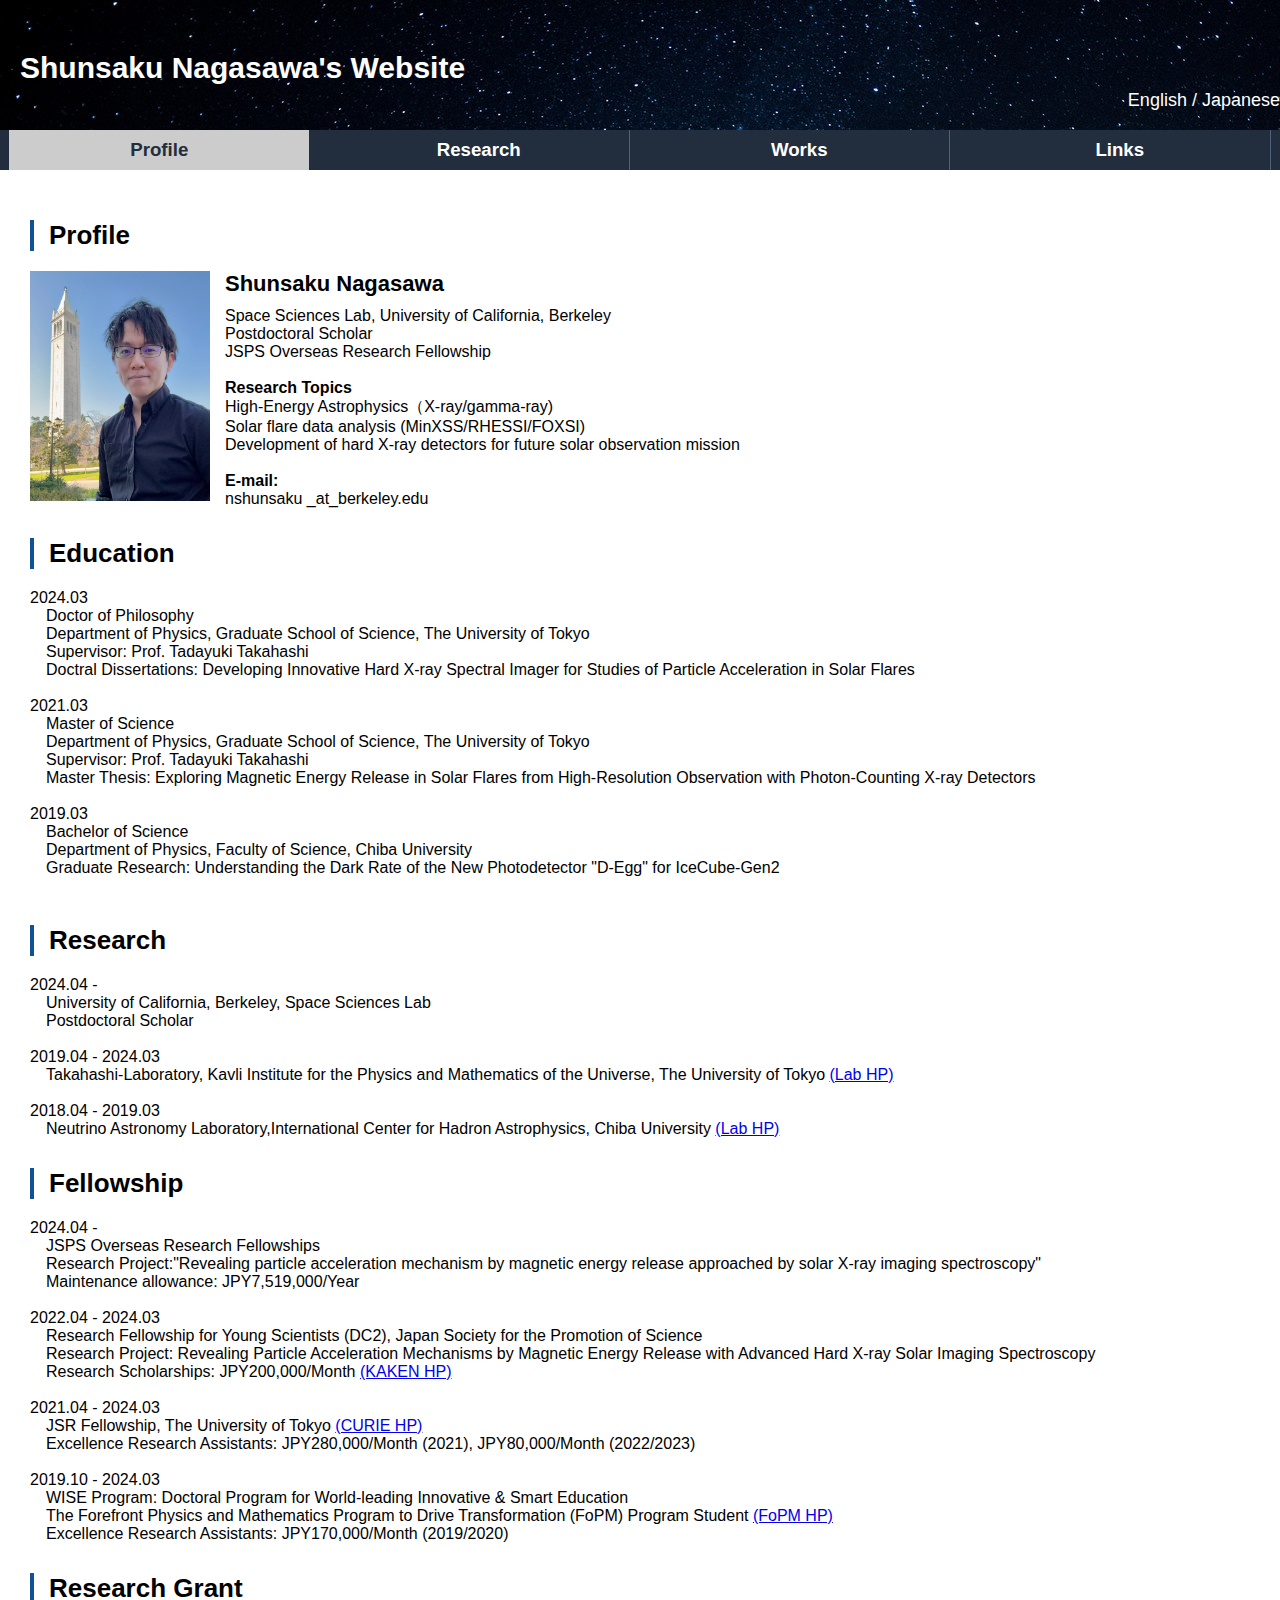
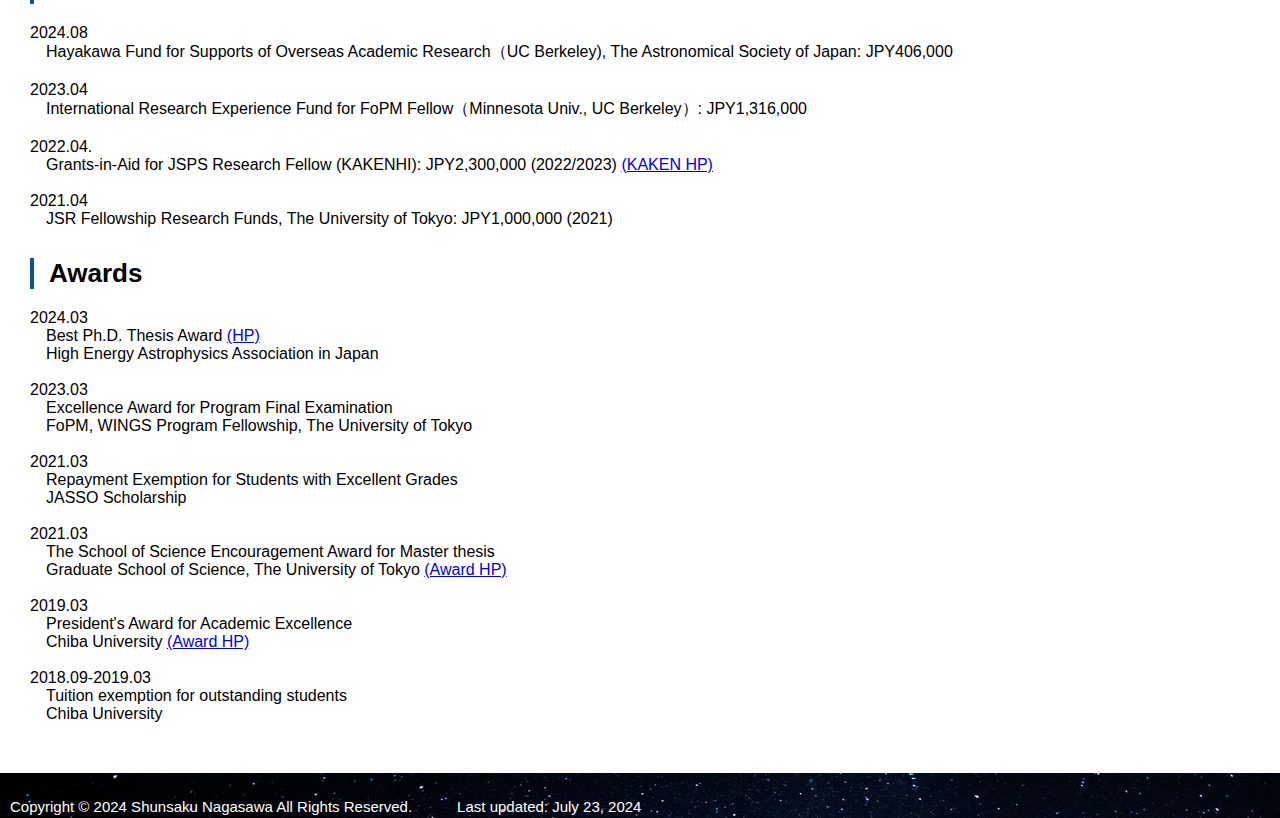
==== en/index.html @ d2cb1c4c "Update Pic." ====
<!DOCTYPE html>
<html>
<head>
  <meta charset="utf-8">
  <meta http-equiv="X-UA-Compatible" content="IE=edge">
  <meta name="viewport" content="width=device-width,initial-scale=1">
  <meta name="keywords" content="長澤,俊作,Kavli IPMU,物理,宇宙,ホームページ,Shunsaku,Nagasawa">
  <meta name="description" content="This is a Shunsaku Nagasawa's Website. I'm a PostDoctoral Scholar of Space Sciences Laboratory at the University of California, Berkeley. Main research topic is High-Energy Astrophysics, especially the depelopment of CdTe-DSD hard X-ray detector and the analysis of observational data of solar flares.">
  <title>Shunsaku Nagasawa's Website</title>
  <Link rel="stylesheet" href="./css/style.css">
  <script src="https://code.jquery.com/jquery-3.2.1.min.js"></script>
  <script type="text/javascript" src="../js/script.js"></script>
</head>
<body>
  <header>
  <h1 class="bg"><br>
    Shunsaku Nagasawa's Website<br>
  </h1>
  <h6><p align="right" style="color:white"><a class="noline" href="./index.html">English</a> / <a class="noline" href="../index.html">Japanese</a>　</p> </h6>
  </header>

  <div class="tab-area">
    <div class="tab active">
      Profile
    </div>
    <div class="tab">
      Research
    </div>
    <div class="tab">
      Works
    </div>
    <div class="tab">
      Links
    </div>
  </div>
  </div>
  <div class="content-area">
    <article>
    <div class="content show">
      <h2>Profile</h2>
      <section>
      <figure1><img src="../image/profile_picture.jpg" alt="Profile Picture" width="180" height="230"></figure1>
      <h3>Shunsaku Nagasawa</h3>
      <p>
        Space Sciences Lab, <br class="br-sp"/>University of California, Berkeley<br>
        Postdoctoral Scholar<br>
        JSPS Overseas Research Fellowship<br>
      </p>
      <p><br>
        <h4>Research Topics</h4>
        High-Energy Astrophysics（X-ray/gamma-ray)<br>
        Solar flare data analysis (MinXSS/RHESSI/FOXSI)<br>
        Development of hard X-ray detectors for future solar observation mission<br>
      </p>
      <p><br>
        <h4>E-mail:</h4>
        nshunsaku _at_berkeley.edu
      </p>
      <!-- <p><br>
        <h4>Research Map: </h4>
        <a href="https://researchmap.jp/shunsaku_nagasawa" target="_blank"> https://researchmap.jp/shunsaku_nagasawa</a><br>
      </p> -->
      </section>
      <section style="clear:both;">
       <h2>Education</h2>
       <p>
         2024.03<br>
         <p class="htab">Doctor of Philosophy<br>
          Department of Physics, Graduate School of Science, The University of Tokyo<br>
          Supervisor: Prof. Tadayuki Takahashi<br>
          Doctral Dissertations: Developing Innovative Hard X-ray Spectral Imager for Studies of Particle Acceleration in Solar Flares<br>
        </p><br>
         2021.03<br>
         <p class="htab">Master of Science<br>
          Department of Physics, Graduate School of Science, The University of Tokyo<br>
          Supervisor: Prof. Tadayuki Takahashi<br>
          Master Thesis: Exploring Magnetic Energy Release in Solar Flares from High-Resolution Observation with Photon-Counting X-ray Detectors<br></p><br>
          2019.03<br>
         <p class="htab">Bachelor of Science<br>
          Department of Physics, Faculty of Science, Chiba University<br>
         Graduate Research: Understanding the Dark Rate of the New Photodetector "D-Egg" for IceCube-Gen2<br></p><br>
       </p>
      </section>
      <section>
        <h2>Research</h2>
        <p>
          2024.04 - <br>
          <p class="htab">University of California, Berkeley, <br class="br-sp"/>Space Sciences Lab<br>
          Postdoctoral Scholar<br></p><br>
          2019.04 - 2024.03<br>
          <p class="htab">Takahashi-Laboratory, Kavli Institute for the Physics and Mathematics of the Universe, The University of Tokyo
           <a href="https://member.ipmu.jp/takahashi_lab_UT/" target="_blank">(Lab HP)</a> <br></p><br>
          2018.04 - 2019.03<br>
          <p class="htab">Neutrino Astronomy Laboratory,International Center for Hadron Astrophysics, Chiba University
          <a href="http://www.icehap.chiba-u.jp/en/laboratory/yoshidalab.html" target="_blank">(Lab HP)</a><br>
        </p>
      </section>
      <section>
        <h2>Fellowship</h2>
        <p>
          2024.04 - <br>
          <p class="htab">JSPS Overseas Research Fellowships<br>
            Research Project:"Revealing particle acceleration mechanism by magnetic energy release approached by solar X-ray imaging spectroscopy"<br>
            Maintenance allowance: JPY7,519,000/Year<br></p><br>
          2022.04 - 2024.03<br>
          <p class="htab">Research Fellowship for Young Scientists (DC2), Japan Society for the Promotion of Science<br>
            Research Project: Revealing Particle Acceleration Mechanisms by Magnetic Energy Release with Advanced Hard X-ray Solar Imaging Spectroscopy<br>
            Research Scholarships: JPY200,000/Month <a href="https://kaken.nii.ac.jp/ja/grant/KAKENHI-PROJECT-22KJ0873/" target="_blank">(KAKEN HP)</a><br></p><br>
            2021.04 - 2024.03<br>
            <p class="htab">JSR Fellowship, The University of Tokyo <a href="https://curie.phys.s.u-tokyo.ac.jp/en/" target="_blank">(CURIE HP)</a><br>
            Excellence Research Assistants: JPY280,000/Month (2021), JPY80,000/Month (2022/2023)<br>
            </p><br>
            2019.10 - 2024.03<br>
            <p class="htab">WISE Program: Doctoral Program for World-leading Innovative & Smart Education<br>
            The Forefront Physics and Mathematics Program to Drive Transformation (FoPM) Program Student <a href="https://www.s.u-tokyo.ac.jp/en/FoPM/" target="_blank">(FoPM HP)</a><br>
            Excellence Research Assistants: JPY170,000/Month (2019/2020)<br>
          </p>
        </p>
      </section>
      <section>
        <h2>Research Grant</h2>
        <p>
          2024.08<br>
          <p class="htab">Hayakawa Fund for Supports of Overseas Academic Research（UC Berkeley), The Astronomical Society of Japan: JPY406,000<br></p><br>
          2023.04<br>
          <p class="htab">International Research Experience Fund for FoPM Fellow（Minnesota Univ., UC Berkeley）: JPY1,316,000<br></p><br>
          2022.04.<br>
          <p class="htab">Grants-in-Aid for JSPS Research Fellow (KAKENHI): JPY2,300,000 (2022/2023) <a href="https://kaken.nii.ac.jp/ja/grant/KAKENHI-PROJECT-22KJ0873/" target="_blank">(KAKEN HP)</a><br></p><br>
          2021.04<br>
          <p class="htab">JSR Fellowship Research Funds, The University of Tokyo: JPY1,000,000 (2021)<br>
        </p>
        </p>
      </section>
      <section>
        <h2>Awards</h2>
        <p>
          2024.03<br>
          <p class="htab">Best Ph.D. Thesis Award <a href="https://heapa.isas.jaxa.jp/workshop/" target="_blank">(HP)</a><br>
            High Energy Astrophysics Association in Japan<br><br></p>
          2023.03<br>  
          <p class="htab">Excellence Award for Program Final Examination<br>
            FoPM, WINGS Program Fellowship, The University of Tokyo <br><br></p>
          2021.03<br>
          <p class="htab">Repayment Exemption for Students with Excellent Grades <br>
            JASSO Scholarship</a> <br> <br></p>
          2021.03<br>
          <p class="htab">The School of Science Encouragement Award for Master thesis<br>
            Graduate School of Science, The University of Tokyo <a href="https://www.s.u-tokyo.ac.jp/ja/awards/encouragement/R2.html" target="_blank"> (Award HP)</a> <br> <br></p>
          2019.03<br>
          <p class="htab">President's Award for Academic Excellence<br>
            Chiba University <a href="https://www.chiba-u.ac.jp/campus-life/commendation/commendation_01.html" target="_blank">(Award HP)</a> <br> <br></p>
          2018.09-2019.03<br>
          <p class="htab">Tuition exemption for outstanding students<br>
            Chiba University <br></p>
        </p>
      </section>
     </div>
   </article>

     <article>
       <div class="content">
         Under Construction ....
       <!-- <h2>FOXSI Sounding Rocket</h2>
         <p> <figure2><img src="image/FOXSI.jpg" alt="Profile Picture" width="1200" height="400"></figure2>  <br> <br></p>
          <h7>
           <p>
           　宇宙における粒子加速に伴う非熱的放射は、超新星残骸や活動銀河核、銀河団など様々なプラズマスケールで観測されている。これらを理解する枠組みとしてこれまではフェルミによる衝撃波統計加速が応用されてきたが、かに星雲のGeVフレアでの短時間の電子加速 (Abdo et al. 2011) など 依然として説明できない観測結果も多く、近年は磁気リコネクションによる直接加速を用いたモデルが強く主張されている。<br>
           　磁気リコネクションとは反平行成分を持つ磁力線がつなぎ変わることで、磁気エネルギーが効率的に熱や粒子の加速エネルギーに変換される。一方、解放される磁気エネルギーの大きさや、加速電子への分配比率など未だ多くが謎のままである。その中で、太陽フレアは多波長で明るく、放射領域を空間的に分解できることから検証場所として最適な観測対象である。特に、磁気リコネクションとそれに伴う粒子加速や加熱・冷却過程を理解する上で、加速された電子による硬X線帯（> 10 keV）での非熱的放射と、加熱されたプラズマによる軟X線帯（< 10 keV）での熱的放射、各々の性質と放射機構を解明する事がその第一歩となる。<br>
           　FOXSI（The Focusing Optics X-ray Solar Imager）は、X線ミラーによる集光系と、軟X線、そして我々が開発を担当する硬X線焦点面検出器を組み合わせることで、フレアの直接撮像観測を実現し、粒子加速機構解明を目指した、日米国際共同太陽観測ロケット実験である。これまで静穏領域を対象に3回の打ち上げに成功し、 2024年には4回目の打ち上げFOXSI-4が打ち上げ予定である。FOXSI-4はNASAによる初の「Flare Campaign」として実施され、
           2週間の間ロケットを即時打ち上げ可能状態で待機させ、太陽をリアルタイムでモニターし太陽フレアの発生と同時にロケットを打ち上げることで、フレアの撮像分光観測実現を目指す。それに伴い、新たな要求性能に応じた硬X線焦点面検出器：CdTe半導体両面ストリップ検出器（CdTe-DSD）の開発を進めている。
 -->
   	<br><br><br><br><br><br><br><br><br><br><br><br><br><br><br><br><br><br><br><br>
    <br><br><br><br><br><br><br><br><br><br><br><br><br><br><br><br><br><br><br><br>
    <br><br><br><br><br><br><br><br><br><br><br><br><br><br><br><br><br><br><br><br>

     </div>
     </article>

     <div class="content">
     <article>
       <h2>Publication</h2>
       <section>
       <h4>Paper（Peer-reviewed）</h4>
       <ol>
         <li><u>S.Nagasawa</u>, T.Minami, S.Watanabe, T.Takahashi<br>
         "Wide-gap CdTe Strip Detectors for High-Resolution Imaging in Hard X-rays"<br>
         Nuclear Instruments and Methods in Physics Research Section A, 1050, 168175, 2023<br>
         DOI: <a href="https://doi.org/10.1016/j.nima.2023.168175" target="_blank">https://doi.org/10.1016/j.nima.2023.168175</a> <br>
         arXiv: <a href="http://arxiv.org/abs/2302.14544" target="_blank">http://arxiv.org/abs/2302.14544</a> <br>
         </li>
        <li>
        <u>S.Nagasawa</u>, T.Kawate, N.Narukage, T.Takahashi, Amir Caspi, Tom Woods<br>
        "Study of Time Evolution of Thermal and Nonthermal Emission from an M-class Solar Flare"<br>
        The Astrophysical Journal, Volume 933, Number 2, 2022<br>
	DOI: <a href="https://iopscience.iop.org/article/10.3847/1538-4357/ac7532" target="_blank">https://iopscience.iop.org/article/10.3847/1538-4357/ac7532</a> <br>
        arXiv: <a href="https://doi.org/10.48550/arXiv.2205.14369" target="_blank">https://doi.org/10.48550/arXiv.2205.14369</a>
</li>
        <li>
        K.Furukawa, <u>S.Nagasawa*</u>, L.Glesener, M.Katsuragawa, S.Takeda, S.Watanabe, T.Takahashi<br>
        "Imaging and Spectral Performance of a 60 μm Pitch CdTe Double-Sided Strip Detector"<br>
        Nuclear Instruments and Methods in Physics Research Section A, 2020<br>
        DOI: <a href="https://doi.org/10.1016/j.nima.2020.164378" target="_blank">https://doi.org/10.1016/j.nima.2020.164378</a> <br>
        arXiv: <a href="https://arxiv.org/abs/2006.06174" target="_blank">https://arxiv.org/abs/2006.06174</a> <br>
        </li>
        <li>
          T.Minami, M.Katsuragawa, <u>S.Nagasawa</u>, S.Takeda, S.Watanabe, Y.Tsuzuki, T.Takahashi<br>
          "2-mm-thick large-area CdTe double-sided strip detectors for high-resolution spectroscopic imaging of X-ray and gamma-ray with depth-of-interaction sensing"<br>
          Nuclear Instruments and Methods in Physics Research Section A, Volume 1059, 2024<br>
          DOI: <a href="https://doi.org/10.1016/j.nima.2023.169024" target="_blank">https://doi.org/10.1016/j.nima.2023.169024</a> <br>
          arXiv: <a href="https://arxiv.org/abs/2312.07915" target="_blank">https://arxiv.org/abs/2312.07915</a> <br>
        </li>
        <li>
          K.Ninomiya, T. Osawa, K.Terada, T.Wada, <u>S.Nagasawa</u>, I.Chiu, et al. <br>
          "Quantification of bulk elemental composition for C-type asteroid Ryugu samples with nondestructive elemental analysis using muon beam"<br>
          Meteoritics & Planetary Science, 2024<br>
          DOI: <a href="https://doi.org/10.1111/maps.14135" target="_blank">https://doi.org/10.1111/maps.14135</a> <br>
        </li>
        <li>
        T. Osawa, <u>S.Nagasawa</u>, K.Ninomiya, T.Takahashi, T.Nakamura, T.Wada et al.<br>
        "Development of non-destructive elemental analysis system for Hayabusa2 samples using muonic X-rays"<br>
        ACS Earth and Space Chemistry, 7(4), 699-711, 2023<br>
        DOI: <a href="https://doi.org/10.1021/acsearthspacechem.2c00303" target="_blank">https://doi.org/10.1021/acsearthspacechem.2c00303</a><br>
        </li>
        <li>
        T. Nakamura, M. Matsumoto, K. Amano, Y. Enokido et al. (include <u>S.Nagasawa</u>)<br>
        "Formation and evolution of carbonaceous asteroid Ryugu: Direct evidence from returned samples"<br>
        Science, 2022<br>
        DOI: <a href="https://www.science.org/doi/10.1126/science.abn8671" target="_blank">https://doi.org/10.1126/science.abn8671</a><br>
        Press Release: <a href="https://www.ipmu.jp/en/20220923-Ryugu" target="_blank">https://www.ipmu.jp/en/20220923-Ryugu</a> <br>
        </li>
        <li>
        J.Duncan, P.S.Athiray, S.Musset, J.Vievering, <u>S.Nagasawa</u>, JC.Buitrago-Casas, L.Glesener,<br>
        T.Takahashi, S.Watanabe, Y.Zhang, S.Christe, A.MacDowell, S.Krucker <br>
        "Modeling Effects of Charge Sharing on the Response of the FOXSI Sounding Rockets"<br>
        Proc. SPIE 12191, X-Ray, Optical, and Infrared Detectors for Astronomy X, 2022<br>
        DOI: <a href="https://doi.org/10.1117/12.2629443" target="_blank">https://doi.org/10.1117/12.2629443</a>
      </li>
        <li>
	I.Chiu, S.Takeda, M.Kajino, A.Shinohara, M.Katsuragawa, <u>S.Nagasawa</u>, R.Tomaru,<br>
	G.Yabu, T.Takahashi, S.Watanabe, S.Takeshita, Y.Miyake, K.Ninomiya <br>
        "Non-destructive 3D imaging method using muonic X-rays and a CdTe double-sided strip detector"<br>
        Scientific Reports volume 12, 2022<br>
        DOI: <a href="https://doi.org/10.1038/s41598-022-09137-5" target="_blank">https://doi.org/10.1038/s41598-022-09137-5</a> <br>
        Press Release: <a href="https://www.ipmu.jp/en/20220426-Muon" target="_blank">https://www.ipmu.jp/en/20220426-Muon</a> <br>
	</li>
      </ol>
      <h4>Misc.</h4>
      <ol>
        <li><u>S.Nagasawa</u>, T.Kawate, N.Narukage, T.Takahashi, A.Caspi<br>
          "Utilizing CubeSat Observation Data: Investigating Solar Flare Particle Acceleration Mechanisms through MinXSS Solar Soft X-ray Spectroscopic Observations"<br>
          The Astronomical Herald EUREKA (天文月報), 2024, <a href="https://www.asj.or.jp/jp/activities/geppou/item/117-7_416.pdf" target="_blank">(URL Link)</a><br>
        </li>
        <li><u>S.Nagasawa</u><br>
          "Thermal/Nonthermal with MinXSS and RHESSI"<br>
          RHESSI Nuggets, Invited article, 2022, <a href="https://sprg.ssl.berkeley.edu/~tohban/wiki/index.php/Thermal/Nonthermal_with_MinXSS_and_RHESSI" target="_blank">(URL Link)</a><br>
        </li>
      </ol>

     </section>
     <section>
        <h2>Presentation</h2>
        <h4>International Conference（as a presenter only）</h4>
        <ol>
          <li><u>S.Nagasawa</u>, T.Minami, Y. Zhang, A, Pantazides et al.<br>
            "First Direct Focusing Hard X-ray Imaging of M-Class Solar Flare from FOXSI-4 Sounding Rocket Experiment"<br>
            HINODE-17/IRIS-15/SPHERE-3 Joint Science Conference<br>
            Montana State University, USA<br>
            July 2024, Poster presentation<br>
          </li> 
          <li><u>S.Nagasawa</u>, T.Minami, S.Watanabe, T.Takahashet al.<br>
            "Wide-gap CdTe Double-Sided Strip Detectors for High-Resolution Imaging Spectroscopy of Solar Flares in Hard X-rays for FOXSI-4"<br>
            HINODE-17/IRIS-15/SPHERE-3 Joint Science Conference<br>
            Montana State University, USA<br>
            July 2024, Poster presentation<br>
          </li> 
          <li><u>S.Nagasawa</u>, T.Minami, S.Watanabe, T.Takahashi<br>
            "Wide-Gap CdTe Double-Sided Strip Detectors for High-Resolution Imaging Spectroscopy of Solar Flares in Hard X-rays"<br>
            IEEE 2023 Symposium on Radiation Measurements and Applications (SORMA XIX) <a href="https://rma-symposium.engin.umich.edu/home" target="_blank">(Link)</a><br>
            Mendelssohn Auditorium, University of Michigan, Ann Arbor/U.S.<br>
            May 2023, Contributed talk (Peer-reviewed)<br>
          </li>
          <li><u>S.Nagasawa</u>, T.Minami, S.Watanabe, T.Takahashi<br>
            "Wide-Gap CdTe Double-Sided Strip Detectors for High-Resolution Imaging Spectroscopy of Solar Flares in Hard X-rays"<br>
            Interdisciplinary Science Conference in Okinawa (ISCO 2023) -Physics and Mathematics meet Medical Science- <a href="https://indico.ipmu.jp/event/324/" target="_blank">(Link)</a><br>
            OIST Auditorium, OIST, Okinawa, Japan<br>
            February 2023, Poster presentation<br>
          </li>
          <li><u>S.Nagasawa</u><br>
            "Solar Flare: A Key to Understanding the Energetic Universe"<br>
            FoPM International Symposium <a href="https://indico.ipmu.jp/event/420/" target="_blank">(Link)</a><br>
            Ito Hall, the University of Tokyo, Hongo/Japan <br>
            February 2023, Contributed talk<br>
          </li>
          <li><u>S.Nagasawa</u>, T.Minami, S.Watanabe, T.Takahashi<br>
            "Imaging and Spectral Performance of Wide-gap CdTe Double-Sided Strip Detectors for FOXSI-4 Sounding Rocket Experiment"<br>
            The 4th Workshop on Quantum Beam Imaging (QBI2022) <a href="https://lambda.phys.tohoku.ac.jp/QBI2022/" target="_blank">(Link)</a><br>
            Administrative Headquaters building, RIKEN, Wako/Japan <br>
            September 2022, Contributed talk<br>
          </li>
          <li><u>S.Nagasawa</u>, K.Mine, P.Cox, T.Melia, T.Mizuno, M.Numazawa, T.Takahashi, V.Takhistov, G.White, H.Yoneda<br>
            "Population Distribution of Smallest Jovian Trojan Asteroids from Gamma-ray Albedo"<br>
            Fermi-LAT Collaboration Meeting 2022 Fall <a href="https://agenda.infn.it/event/31686/" target="_blank">(Link)</a><br>
            On-line participation<br>
            September 2022, Contributed talk<br>
          </li>
          <li><u>S.Nagasawa</u>, T.Minami, S.Watanabe, T.Takahashi<br>
            "Imaging and Spectral Performance of Wide-gap CdTe Double-Sided Strip Detectors"<br>
            9th Conference on New Developments in Photodetection (NDIP20) <a href="https://www.ndip.fr" target="_blank">(Link)</a><br>
            Aube conference centre, Troyes/France<br>
            July 2022, Contributed talk (Peer-reviewed)<br>
          </li>
          <li><u>S.Nagasawa</u>, T.Minami, S.Watanabe, T.Takahashi<br>
            "Wide-gap CdTe Strip Detectors for High-Resolution Imaging in Hard X-rays"<br>
            2021 IEEE Nuclear Science Symposium and Medical Imaging Conference (IEEE NPSS) <a href="https://nssmic.ieee.org/2021/" target="_blank">(Link)</a><br>
            On-line participation<br>
            October 2021, Contributed talk (Peer-reviewed)<br>
          </li>
          <li><u>S.Nagasawa</u>, K.Furukawa, L.Glesener, M.Katsuragawa, S.Takeda, S.Watanabe, T.Takahashi<br>
            "Imaging and Spectral Performance of a 60 μm Pitch CdTe Double-Sided Strip Detector"<br>
            12th International "Hiroshima" Symposium on the Development and Application of Semiconductor Tracking Detectors (HSTD12) <a href="https://indico.cern.ch/event/803258/" target="_blank">(Link)</a><br>
            International Conference Center Hiroshima<br>
            December 2020, Contributed talk (Peer-reviewed)<br>
          </li>
          <li><u>S.Nagasawa</u>, T.Kawate, N.Narukage, T.Takahashi, Amir Caspi, Tom Woods<br>
            "Study of Time Evolution of Thermal and Non-Thermal Emission from the M-Class Solar Flare"<br>
            SolFER Spring 2021 Meeting <a href="https://agenda.infn.it/event/26094/overview" target="_blank">(Link)</a><br>
            On-line participation<br>
            May 2021, Contributed talk (Peer-reviewed)<br>
          </li>
          <li><u>S.Nagasawa</u>, T.Kawate, N.Narukage, T.Takahashi, Amir Caspi, Tom Woods<br>
            "Time Evolution of Thermal and Non-thermal Emission from M7.6 Class Flare Observed with MinXSS and RHESSI"<br>
            RHESSI-20 Workshop: Preparing for the Next Decade in High-Energy Solar Physics Research <a href="https://agenda.infn.it/event/25934/" target="_blank">(Link)</a><br>
            On-line participation<br>
            July 2021, Contributed talk and discussion<br>
          </li>
          <li><u>S.Nagasawa</u><br>
            Imaging and spectral performance of a 60 μm pitch CdTe double-sided strip detector for the FOXSI sounding rocket experiment"<br>
            The Cosmos at High Energies: Exploring Extreme Physics through Novel Instrumentation <a href="https://indico.ipmu.jp/event/302/" target="_blank">(Link)</a> <br>
            Kavli IPMU, The University of Tokyo<br>
            October 2020, Poster presentation<br><br>
          </li>
        </ol>
        <h4>Domestic conference（Japan, Oral presentation, as a presenter only）</h4>
        <ol>
          <li><u>長澤俊作</u><br>
            "太陽フレア粒子加速研究のための革新的硬X線撮像分光検出器の開発"<br>
            第23回高宇連研究会 (高宇連博士論文発表会・研究会), 京都大学+オンライン開催, 2023年3月<br>
          </li>
          <li>
            <u>長澤俊作</u>, 高橋忠幸, 渡辺伸, Lindsay Glesener, Athanasios Pantazides, 他FOXSI-4チーム<br>
            "太陽観測ロケット実験FOXSI-4: 物理計測用FPGAボードと通信規格SpaceWireを用いたデータ取得システムの構築"<br>
            日本天文学会 2023年秋季年会, 名古屋大学, 2023年9月<br>
            </li>
          <li><u>長澤俊作</u>, 南喬博, 高橋忠幸, 渡辺伸, 新井翔大, 岩田季也, 小高裕和, 高嶋聡, 加島颯太, 佐藤慶暉, 清水里香, 成影典之<br>
            "太陽観測ロケット実験FOXSI-4に向けたワイドギャップCdTeストリップ検出器の開発と性能評価III"<br>
            日本天文学会 2023年春季年会, 立教大学, 2023年3月<br>
          </li>
          <li><u>長澤俊作</u>, 峰海里, Peter Cox, Tom Melia, 水野恒史, 沼澤正樹, 高橋忠幸, Volodymyr Takhistov, Graham White, 米田浩基 <br>
            "Fermi-LATによる木星トロヤ群からのガンマ線アルベド放射と小惑星サイズ分布への制限"<br>
            日本天文学会 2022年秋季年会, 新潟大学, 2022年9月<br>
          </li>
          <li><u>長澤俊作</u>, 南喬博, 高橋忠幸, 渡辺伸, 市橋正裕, 岩田季也, 小高裕和, 高嶋聡, 谷本敦, 丹波翼, 渡邊泰平, 神谷好郎, 成影典之<br>
            "太陽観測ロケット実験FOXSI-4に向けたワイドギャップCdTeストリップ検出器の開発と性能評価II"<br>
            日本天文学会 2022年春季年会, オンライン開催, 2022年3月<br>
          </li>
          <li><u>長澤俊作</u>, 南喬博, 高橋忠幸, 渡辺伸<br>
            "太陽観測ロケット実験FOXSI-4に向けたワイドギャップCdTeストリップ検出器の開発と性能評価"<br>
            日本天文学会 2021年秋季年会, オンライン開催, 2021年9月<br>
          </li>
          <li><u>長澤俊作</u><br>
            "Exploring Magnetic Energy Release in Solar Flares from High-Resolution Observation with Photon-Counting X-ray Detectors"<br>
            第20回高宇連研究会 (高宇連博士論文発表会・研究会), オンライン開催, 2021年3月<br>
          </li>
          <li><u>長澤俊作</u>, 高橋忠幸, 成影典之, 川手朋子, Amir Caspi, Tom Woods<br>
            "超小型衛星を用いた太陽フレアからの熱的・非熱的放射の時間発展の研究Ⅲ"<br>
            日本天文学会 2021年春季年会, オンライン開催, 2021年3月<br>
          </li>
          <li><u>長澤俊作</u>, 高橋忠幸, 成影典之, 川手朋子, Amir Caspi, Tom Woods<br>
            "超小型衛星を用いた太陽フレアからの熱的・非熱的放射の時間発展の研究Ⅱ"<br>
            日本天文学会 2020年秋季年会, オンライン開催, 2020年9月<br>
          </li>
          <li><u>長澤俊作</u><br>
            "超小型衛星で迫る太陽フレアからの熱的・非熱的放射の時間発展と粒子加速"<br>
            第50回 天文・天体物理若手夏の学校, オンライン開催, 2020年8月<br>
          </li>
          <li><u>長澤俊作</u>, 高橋忠幸, 成影典之, 川手朋子, Amir Caspi, Tom Woods<br>
            "超小型衛星を用いた太陽フレアからの熱的・非熱的放射の時間発展の研究"<br>
            日本天文学会 2020年春季年会, オンライン開催, 2020年3月<br><br>
          </li>
        </ol>
        <h4>Domestic conference（Japan, Poster, as a presenter only）</h4>
        <ol>
          <li><u>長澤俊作</u>, 南喬博, 高橋忠幸, 渡辺伸, 他FOXSI-4チーム<br>
            "太陽フレアX線集光撮像分光観測ロケット実験FOXSI-4: Wide-gap CdTe両面ストリップ検出器の開発"<br>
            第23回宇宙科学シンポジウム, オンライン開催, 2023年1月<br>
          </li>
          <li><u>長澤俊作</u>, 高橋忠幸, 渡辺伸, Lindsay Glesener, Athanasios Pantazides, 他FOXSI-4チーム<br>
            "太陽フレアX線集光撮像分光観測ロケット実験FOXSI-4: SpaceWireを用いたデータ取得システムの構築とテストモジュールの開発"<br>
            第23回宇宙科学シンポジウム, オンライン開催, 2023年1月<br>
          </li>
          <li><u>長澤俊作</u><br>
            "Imaging and spectral performance of a 60 μm pitch CdTe double-sided strip detector for the FOXSI sounding rocket experiment"<br>
            新学術領域「クラスター階層」「量子ビーム応用」合同検出器 ワークショップ, 東北大学, 2019年9月<br>
          </li>
          <li><u>長澤俊作</u><br>
            "太陽観測ロケット実験 FOXSI-3 用両面ストリップ CdTe 検出器の性能評価"<br>
            第49回 天文・天体物理若手夏の学校, ロワジールホテル豊橋, 2019年8月<br><br>
          </li>
        </ol>
        <h4>Other Seminars</h4>
        <ol>
          <li><u>長澤俊作</u><br>
            "太陽フレアにおけるX線分光観測解析 -非熱的放射の時間変動とTwo-zone Fokker-Planckモデル計算-"<br>
            X線集光撮像分光観測で挑む太陽フレア高エネルギー現象の理解, 東京大学Kavli IPMU, 2023年2月<br>
          </li>
          <li><u>長澤俊作</u><br>
            "次世代X線太陽観測で迫る磁気エネルギー解放による粒子加速機構II"<br>
            2023年度CURIE生研究発表会, オンライン開催, 2023年6月<br>
          </li>
          <li><u>Shunsaku Nagasawa</u><br>
            “Wide-band X-ray spectral analysis with MinXSS and RHESSI”<br>
            Space Physics Seminar, University of Minnesota, May 2023, <a href="https://cse.umn.edu/physics/space-physics-seminar" target="_blank">(Link)</a><br>
          </li>
          <li><u>長澤俊作</u><br>
            “Study of Time Evolution of Thermal and Nonthermal Emission from an M-class Solar Flare”<br>
            FOXSI太陽X線集光撮像分光観測データ解析研究会, 名古屋大学, 2023年3月<br>
          </li>
          <li><u>長澤俊作</u><br>
            “XSPECによる太陽X線スペクトル解析”<br>
            FOXSI太陽X線集光撮像分光観測データ解析研究会, 名古屋大学, 2023年3月<br>
          </li>
          <li><u>長澤俊作</u><br>
            "次世代X線太陽観測で迫る磁気エネルギー解放による粒子加速機構"<br>
            2022年度CURIE生研究発表会, On-line participation, 2022年8月<br>
          </li>
          <li><u>Shunsaku Nagasawa</u><br>
            "Constraints on the Gamma-ray Emission from the Jupiter Trojan Region with Fermi-LAT"<br>
             Fermi-LAT Galactic Science and New Physics Group Meeting, On-line participation, 2022年4月<br>
          </li>
          <li><u>長澤俊作</u><br>
            "MinXSSとRHESSIを用いた広X線帯域スペクトル解析"<br>
             PhoENiX科学検討会, On-line participation, 2021年4月<br>
          </li>
          <li><u>長澤俊作</u><br>
            "太陽フレア観測で迫る磁気リコネクションに伴う粒子加速機構"<br>
             4PMセミナー研究紹介, On-line participation, 2021年3月<br><br>
          </li>
        </ol>
      <h2>Outreach</h2>
      <section>
      <h4>Publication</h4>
      <ol>
        <li>
          くもん STEM ナビサイエンスシリーズ 全10巻, 翻訳協力者, 巻末コラムの執筆<br><br>
        </li>
     </ol>
     <h4>Lecture</h4>
     <ol>
       <li>"観測ロケット「FOXSI」で挑む! 太陽の謎"<br>
         「初開催！宇宙万博」絵画教室＆アストロトーク, 手作り科学館 Exedra, 2019年8月4日
       </li>
       <li>"令和の時代の宇宙観測技術"<br>
         柏の葉イノベーションフェス 天文講座, 2019年10月26日<br>
       </li>
       <li>"観測ロケットで迫る! 太陽の謎"<br>
         柏市青少年相談員連絡協議会主催 オンライン講座, 2021年6月6日
       </li>
       <li>"観測ロケットで迫る! 激しい宇宙の姿"<br>
         令和3年「宇宙の日」記念 全国小・中学生作文絵画コンテスト 受賞記念公演, 手作り科学館 Exedra, 2022年2月13日
       </li>
       <li>"太陽から迫る激しい宇宙の姿"<br>
         2022年かしわ太陽系ウォーク講演会 ~研究者に会いに行こう!~, 京北ホール, 2022年11月27日
       </li>
    </ol>
    </section>
  </div>

  <article>
    <div class="content">
    <h2>The University of Tokyo</h2>
    <h5>
      <p>
        The University of Tokyo <a href="https://www.u-tokyo.ac.jp/ja/index.html" target="_blank">(Link)</a><br><br>
        Graduate School of Science, The University of Tokyo <a href="https://www.phys.s.u-tokyo.ac.jp" target="_blank">(Link)</a><br><br>
        Kavli Institute for the Physics and Mathematics of the Universe <a href="https://www.ipmu.jp/ja" target="_blank">(Link)</a><br><br>
        Kavli IPMU Takahashi-Lab <a href="https://member.ipmu.jp/takahashi_lab_UT/" target="_blank">(Link)</a><br><br>
        WISE Program, FoPM <a href="https://www.s.u-tokyo.ac.jp/ja/FoPM/" target="_blank">(Link)</a><br><br>
        JSR-UTokyo Collaboration Hub, CURIE <a href="https://curie.phys.s.u-tokyo.ac.jp" target="_blank">(Link)</a><br><br>
      </p>
    </h5>
    <h2>Chiba University</h2>
    <h5>
      <p>
        Department of Physics, Faculty of Science, Chiba University <a href="http://physics.s.chiba-u.ac.jp" target="_blank">(Link)</a><br><br>
        Neutrino Astronomy Laboratory,International Center for Hadron Astrophysics, Chiba University <a href="http://www.icehap.chiba-u.jp/education/laboratory/yoshidalab.html" target="_blank">(Link)</a><br><br>
      </p>
    </h5>
    <h2>FOXSI / PhoENiX Project</h2>
    <h5>
      <p>
        FOXSI Sounding Rocket Project. The University of Minnesota HP <a href="http://foxsi.umn.edu" target="_blank">(Link)</a><br><br>
        PhoENiX Project HP <a href="https://phoenix-project.science" target="_blank">(Link)</a><br><br>
      </p>
    </h5>
	<br><br><br><br><br><br><br><br><br><br>
  </div>
  </article>



  </div>
  <!-- </div> -->

  <footer class="bg">
    <p><br>   Copyright ©︎ 2024 Shunsaku Nagasawa<br class="br-sp"/> All Rights Reserved.　　　Last updated: July 23, 2024<br></p>
  </footer>
</body>
</html>
---- en/css/style.css ----
@charset "utf-8";

.noline {
  text-decoration: none;
  color: white;
}

h6 {
  padding-bottom: 7px;
  font-size: 18px;
  font-weight: 400;
  border-width: 0 0 1px 0;
  line-height: 20px;
  margin-left: 0px;
  /* border-style: solid; */
  border-color: #e6e6e6;
}




a:hover {
  text-decoration: underline;
}

@media screen and (min-width: 479px) {
  * {
    margin: 0;
    padding: 0;
  }

  .br-pc {
    display: block;
  }

  .br-sp {
    display: none;
  }

  .tab-sp {
    display: none;
  }


  .htab {
    margin-left: 16px;
  }

  ol {
    padding-right: 10px;
    padding-left: 30px;
    padding-top: 5px;
    padding-bottom: 0px;
    line-height: 1.3
  }

  ol li {
    padding-top: 0px;
    padding-bottom: 7px;
  }


  body {
    width: 100%;
    font-family: arial, sans-serif;
  }


  figure1 {
    float: left;
    margin: 0 15px 30px 0;
    /* width: 20%; */
    width: 180px;
  }

  h1 {
    height: auto;
    /* margin: 20px 0 0 10px; */
    padding: 0;
    text-align: left;
    color: #000;
    font-size: 30px;
    font-weight: bold;
    border-top: 0;
    line-height: 1.5;
  }

  .bg {
    color: white;
    clear: both;
  }

  h2 {
    margin: 30px 0 20px 0;
    padding: 0 0 0 15px;
    font-size: 26px;
    font-weight: bold;
    border-width: 0 0 0 4px;
    border-style: solid;
    border-color: #0f5296;
  }

  article {
    margin: 30px 100px 50px 0;
    padding: 0 0 0 30px;
    line-height: 1.4 font-size: 22px;

  }

  h3 {
    padding-bottom: 10px;
    font-size: 22px;
    font-weight: bold;
    border-width: 0 0 1px 0;
    /* border-style: solid; */
    border-color: #e6e6e6;
  }

  h5 {
    padding-bottom: 7px;
    font-size: 18px;
    font-weight: 400;
    border-width: 0 0 1px 0;
    line-height: 20px;
    /* border-style: solid; */
    border-color: #e6e6e6;
  }



  footer {
    height: auto;
    background-image: url("../image/star.jpg");
    /* margin: 40px 40px 10px 10px; */
    margin: 0px 0px 0px 0px;
    padding: 0 0 0 10px;
    color: #000;
    font-size: 15px;
    border-top: 0;
    line-height: 1.5;
  }

  header {
    height: 130px;
    background-image: url("../image/star.jpg");
    /* margin: 10px 40px 10px 10px; */
    margin: 0px 0px 0px 0px;
    padding: 0 0 0 20px;
    color: #000;
    font-size: 15px;
    border-top: 0;
    line-height: 1.5;
  }

  .bg_foot {
    background-repeat: no-repeat;
    background-size: 100% 350%;
    color: white;
  }




  .tab-area {
    display: flex;
    justify-content: space-around;
    background-color: #222e3e;
    cursor: pointer;
  }


  .tab-area .tab {
    font-size: 14pt;
    width: 300px;
    height: 40px;
    line-height: 40px;
    font-weight: 700;
    text-align: center;
    color: white;
    border-right: 1px solid #50637b;
    border-left: 1px solid #222e3e;
  }

  .tab-area .tab.active {
    background-color: #ccc;
    color: #222e3e;
    border: none;

  }

  .content-area .content {
    display: none;
  }

  .content-area .content.show {
    margin-top: 50px;
    display: block;
  }


}




@media screen and (max-width: 479px) {

  * {
    margin: 0;
    padding: 0;
  }

  body {
    width: 100%;
    font-family: arial, sans-serif;
  }

  .br-pc {
    display: none;
  }

  .br-sp {
    display: block;
  }

  .tab-sp {
    display: inline;
  }


  .htab {
    margin-left: 16px;
  }

  ol {
    padding-right: 5px;
    padding-left: 20px;
    padding-top: 5px;
    padding-bottom: 0px;
    line-height: 1.3
  }

  ol li {
    padding-top: 0px;
    padding-bottom: 7px;
  }





  figure1 {
    float: left;
    margin: 15px 15% 15px 15%;
    width: 100%;
  }

  h1 {
    height: auto;
    margin: 0;
    padding: 0;
    text-align: left;
    color: #000;
    font-size: 28px;
    font-weight: bold;
    border-top: 0;
    line-height: 1.5;
  }

  .bg {
    color: white;
    clear: both;
  }

  h2 {
    margin: 40px 0 10px 0;
    padding: 0 0 0 15px;
    font-size: 26px;
    font-weight: bold;
    border-width: 0 0 0 4px;
    border-style: solid;
    border-color: #0f5296;
  }

  article {
    margin: 30px 0 50px 0;
    padding: 0 5% 0 5%;

  }

  h3 {
    padding-bottom: 10px;
    font-size: 18px;
    font-weight: bold;
    border-width: 0 0 1px 0;
    /* border-style: solid; */
    border-color: #e6e6e6;
  }

  h5 {
    padding-bottom: 7px;
    font-size: 16px;
    font-weight: 400;
    border-width: 0 0 1px 0;
    line-height: 20px;
    /* border-style: solid; */
    border-color: #e6e6e6;
  }


  footer {
    height: auto;
    background-image: url("../image/star.jpg");
    /* margin: 40px 40px 10px 10px; */
    margin: 0px 0px 0px 0px;
    padding: 0 5% 0 5%;
    color: #000;
    font-size: 13px;
    border-top: 0;
    line-height: 1.5;
  }

  header {
    height: 150px;
    background-image: url("../image/star.jpg");
    /* margin: 10px 40px 10px 10px; */
    padding: 0 5% 10px 5%;
    color: #000;
    font-size: 15px;
    border-top: 0;
    line-height: 1.5;
  }

  .bg_foot {
    background-repeat: no-repeat;
    background-size: 100% 350%;
    margin: 0px 15px 0px 15px;
    color: white;
  }


  .tab-area {
    display: flex;
    justify-content: space-around;
    background-color: #222e3e;
    cursor: pointer;
  }


  .tab-area .tab {
    font-size: 14pt;
    width: 300px;
    height: 40px;
    line-height: 40px;
    font-weight: 700;
    text-align: center;
    color: white;
    border-right: 1px solid #50637b;
    border-left: 1px solid #222e3e;
  }

  .tab-area .tab.active {
    background-color: #ccc;
    color: #222e3e;
    border: none;

  }

  .content-area .content {
    display: none;
  }

  .content-area .content.show {
    margin-top: 25px;
    display: block;
  }
}





figure2 {
  float: center;
  margin: 0% 0% 100% 0%;
  ;
  /* 「上」､「右」､「下」､「左」を指定 */
  width: 100%;
}

h7 {
  float: center;
  /* padding-left: 30px; */
  font-size: 18px;
  line-height: 22px;
  /* line-height: 20px; */
  /* border-style: solid; */
  border-color: #e6e6e6;
}

/* *{
      outline: 2px red solid;
  } */
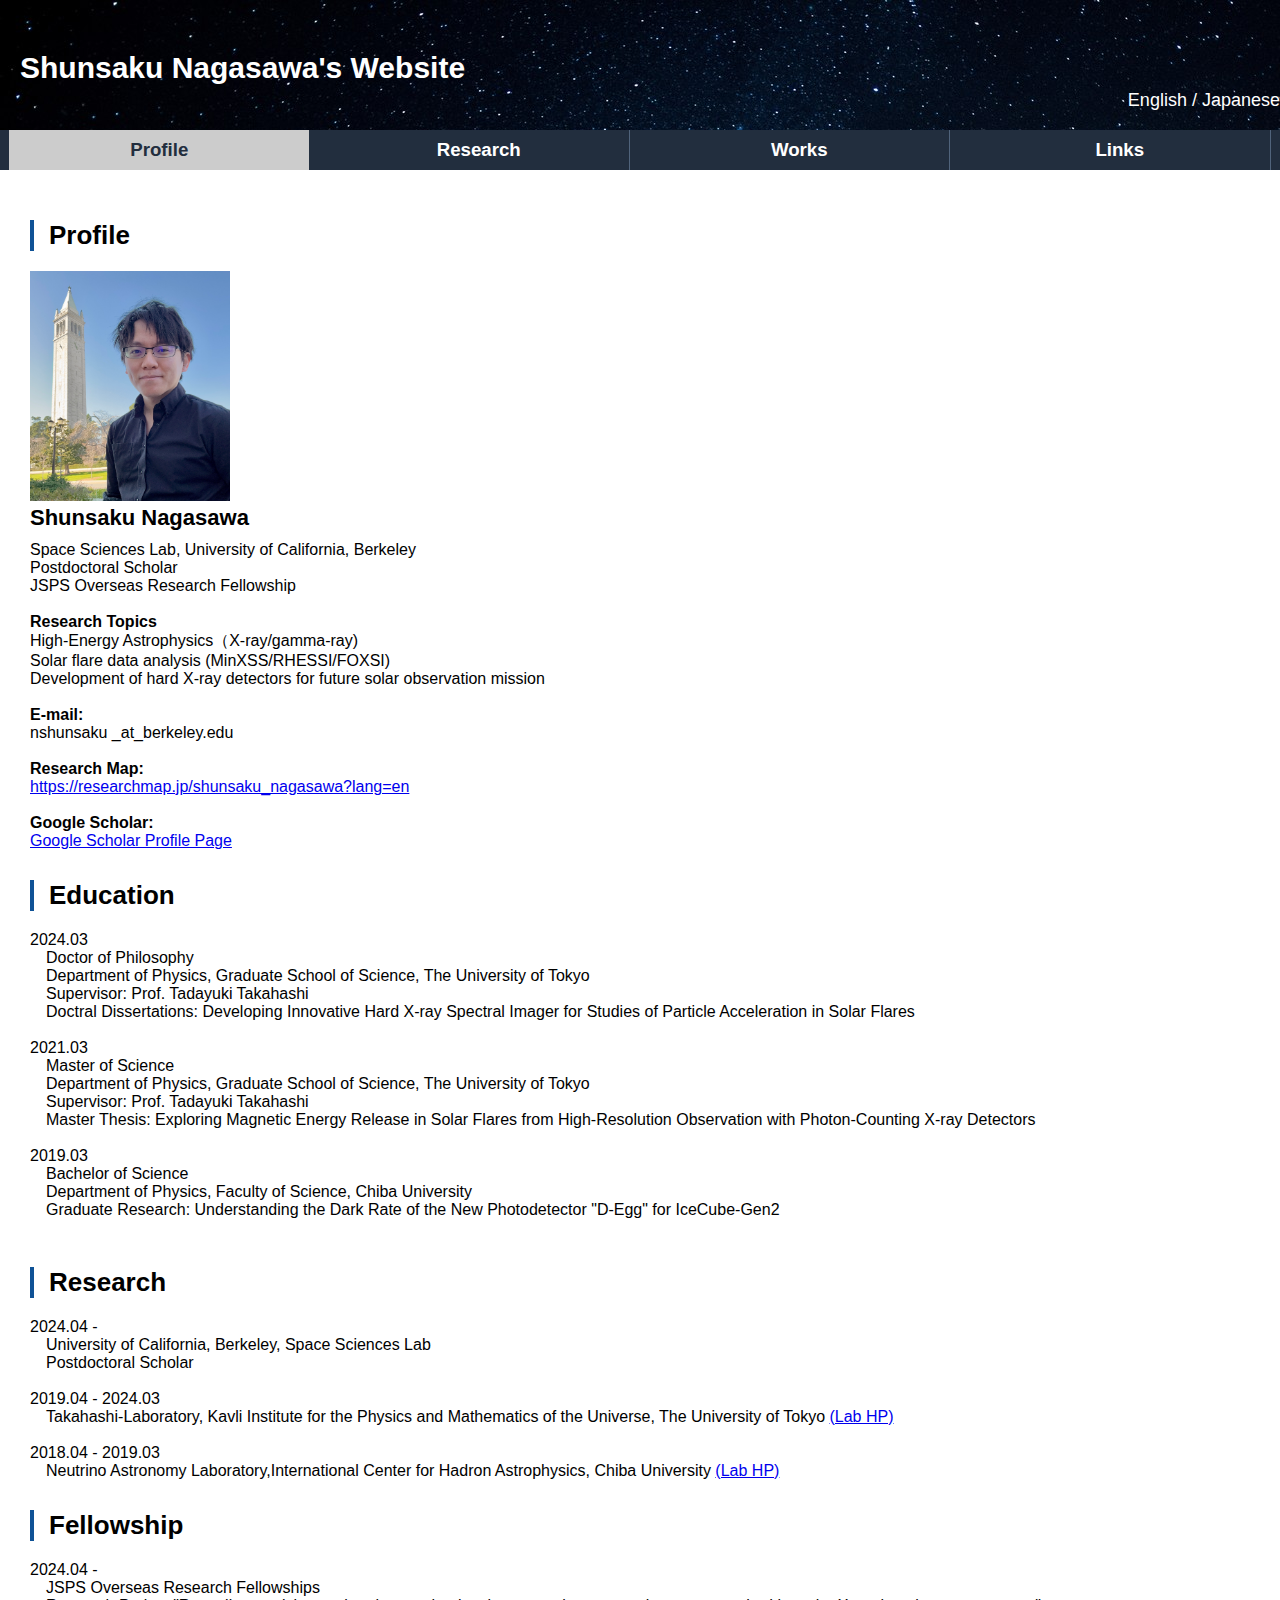
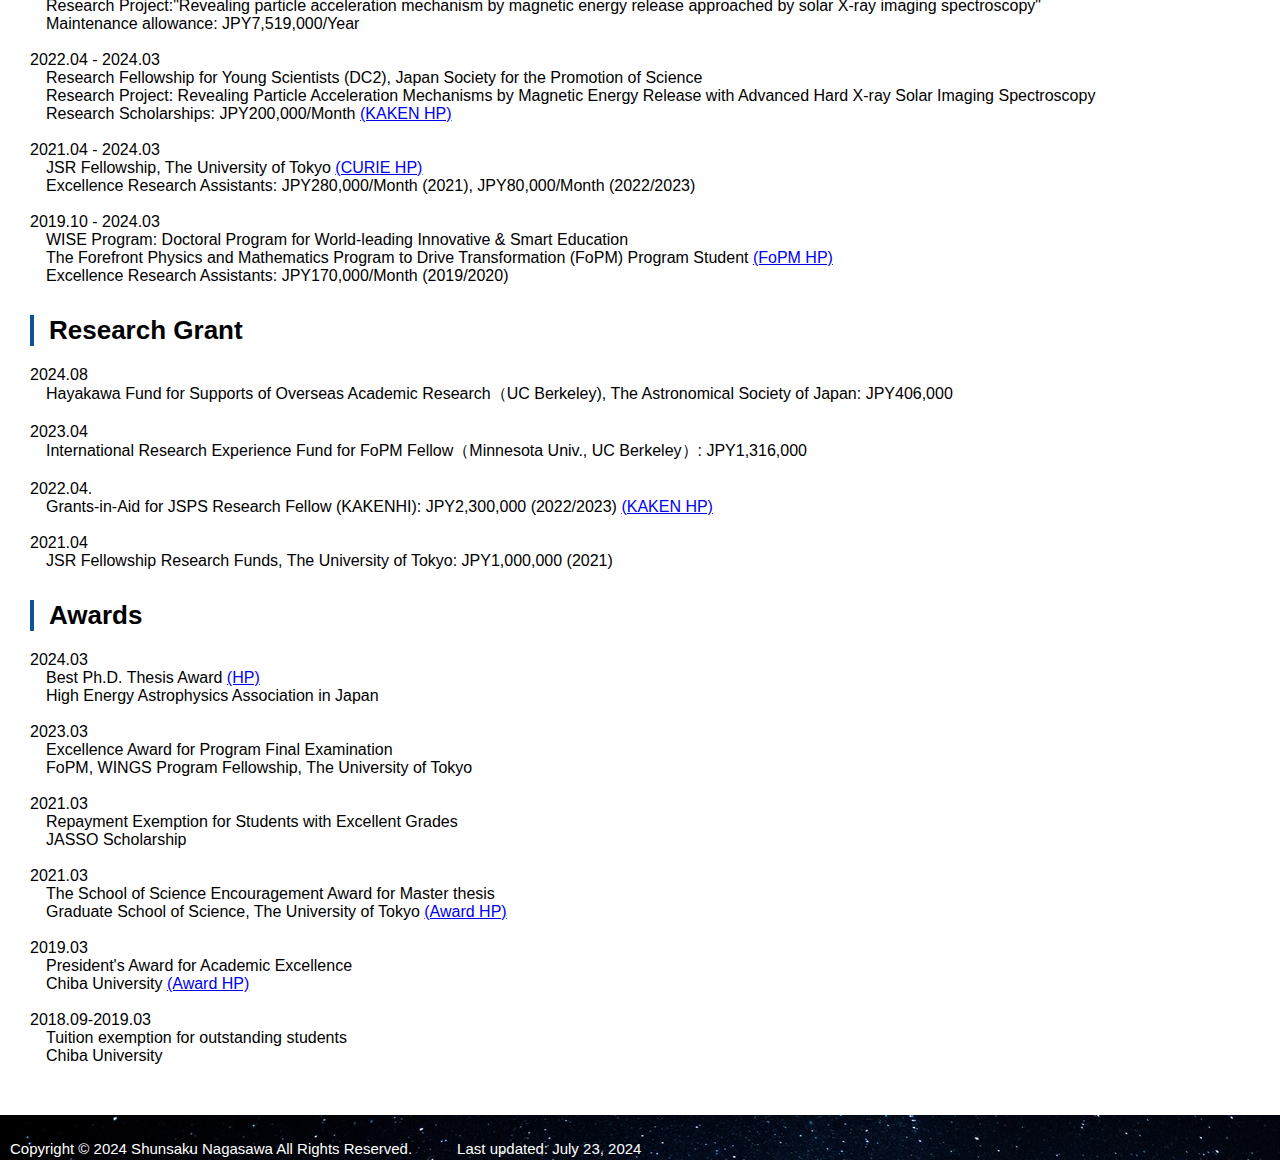
==== commit 0c7f2dcb: "Update Work" ====
--- a/en/index.html
+++ b/en/index.html
@@ -40,8 +40,8 @@
     <div class="content show">
       <h2>Profile</h2>
       <section>
-      <figure1><img src="../image/profile_picture.jpg" alt="Profile Picture" width="180" height="230"></figure1>
-      <h3>Shunsaku Nagasawa</h3>
+        <img src="../image/profile_picture.jpg" alt="Profile Picture" width="200" height="230">
+        <h3>Shunsaku Nagasawa</h3>
       <p>
         Space Sciences Lab, <br class="br-sp"/>University of California, Berkeley<br>
         Postdoctoral Scholar<br>
@@ -57,10 +57,15 @@
         <h4>E-mail:</h4>
         nshunsaku _at_berkeley.edu
       </p>
-      <!-- <p><br>
+      <p><br>
         <h4>Research Map: </h4>
-        <a href="https://researchmap.jp/shunsaku_nagasawa" target="_blank"> https://researchmap.jp/shunsaku_nagasawa</a><br>
-      </p> -->
+        <a href="https://researchmap.jp/shunsaku_nagasawa?lang=en" target="_blank"> https://researchmap.jp/shunsaku_nagasawa?lang=en</a><br>
+      </p>
+      <p><br>
+        <h4>Google Scholar: </h4>
+        <a href="https://scholar.google.com/citations?hl=en&view_op=list_works&gmla=AGd7smGzzJrXP0n8GCTB49_BpPQ-V-sEBpB-GVLv54wVTQWbr_ewIaJkIbNFNwbGBtHOlmZC_11DNdzuJiRayw&user=2Vsd4L0AAAAJ
+        " target="_blank"> Google Scholar Profile Page</a><br>
+      </p>
       </section>
       <section style="clear:both;">
        <h2>Education</h2>
--- a/en/css/style.css
+++ b/en/css/style.css
@@ -130,7 +130,7 @@
 
   footer {
     height: auto;
-    background-image: url("../image/star.jpg");
+    background-image: url("../../image/star.jpg");
     /* margin: 40px 40px 10px 10px; */
     margin: 0px 0px 0px 0px;
     padding: 0 0 0 10px;
@@ -142,7 +142,7 @@
 
   header {
     height: 130px;
-    background-image: url("../image/star.jpg");
+    background-image: url("../../image/star.jpg");
     /* margin: 10px 40px 10px 10px; */
     margin: 0px 0px 0px 0px;
     padding: 0 0 0 20px;
@@ -310,7 +310,7 @@
 
   footer {
     height: auto;
-    background-image: url("../image/star.jpg");
+    background-image: url("../../image/star.jpg");
     /* margin: 40px 40px 10px 10px; */
     margin: 0px 0px 0px 0px;
     padding: 0 5% 0 5%;
@@ -322,7 +322,7 @@
 
   header {
     height: 150px;
-    background-image: url("../image/star.jpg");
+    background-image: url("../../image/star.jpg");
     /* margin: 10px 40px 10px 10px; */
     padding: 0 5% 10px 5%;
     color: #000;
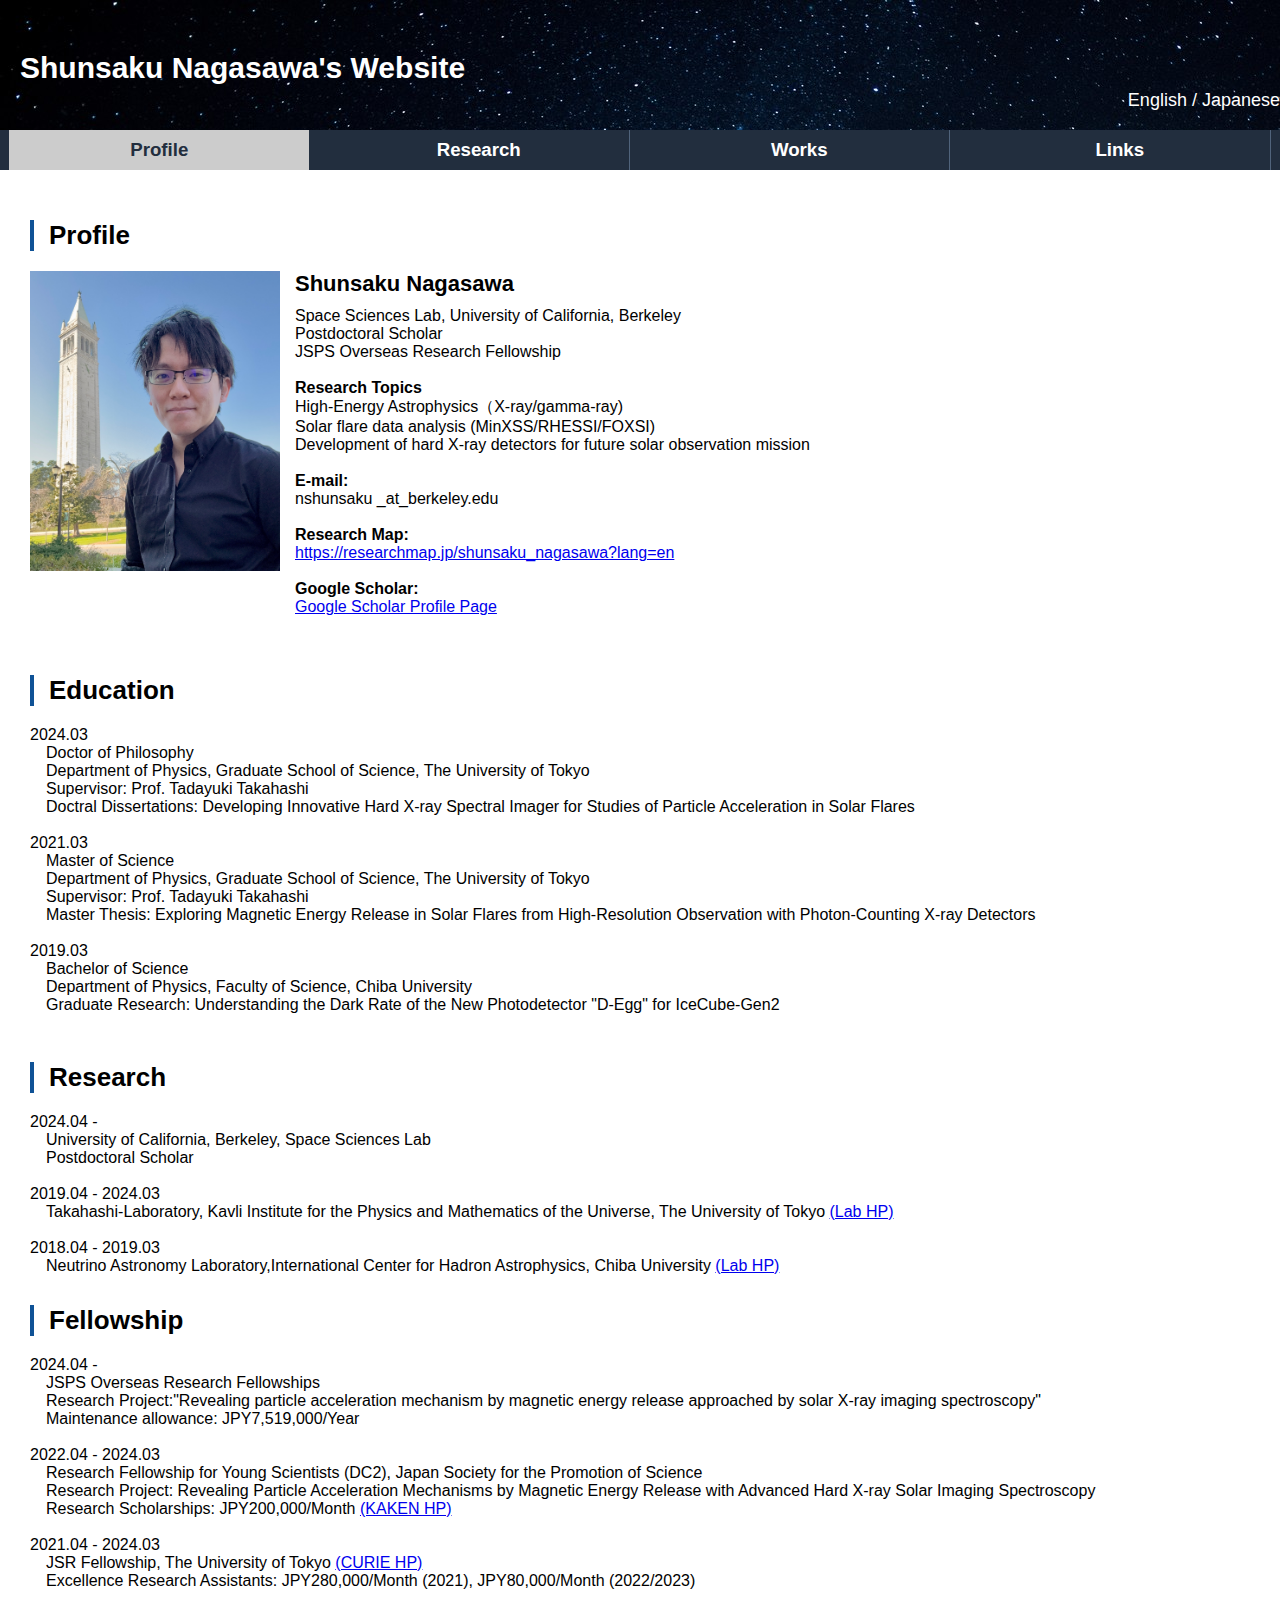
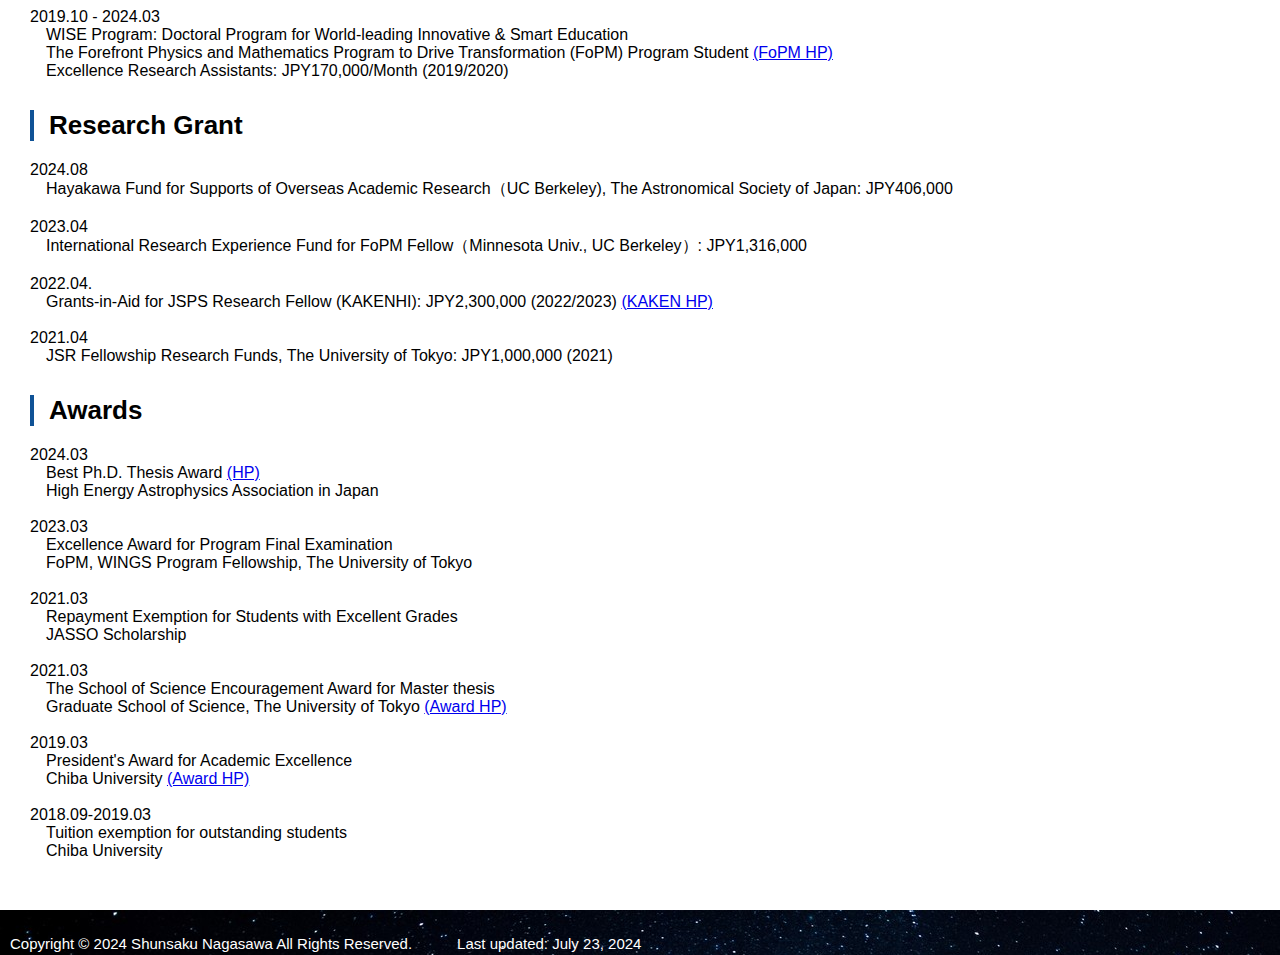
==== commit dc1b4e3b: "Update Pic" ====
--- a/en/index.html
+++ b/en/index.html
@@ -40,7 +40,7 @@
     <div class="content show">
       <h2>Profile</h2>
       <section>
-        <img src="../image/profile_picture.jpg" alt="Profile Picture" width="200" height="230">
+        <figure1><img src="../image/profile_picture.jpg" alt="Profile Picture" width="250" height="300"></figure1>
         <h3>Shunsaku Nagasawa</h3>
       <p>
         Space Sciences Lab, <br class="br-sp"/>University of California, Berkeley<br>
@@ -187,86 +187,121 @@
        <h2>Publication</h2>
        <section>
        <h4>Paper（Peer-reviewed）</h4>
-       <ol>
-         <li><u>S.Nagasawa</u>, T.Minami, S.Watanabe, T.Takahashi<br>
-         "Wide-gap CdTe Strip Detectors for High-Resolution Imaging in Hard X-rays"<br>
-         Nuclear Instruments and Methods in Physics Research Section A, 1050, 168175, 2023<br>
-         DOI: <a href="https://doi.org/10.1016/j.nima.2023.168175" target="_blank">https://doi.org/10.1016/j.nima.2023.168175</a> <br>
-         arXiv: <a href="http://arxiv.org/abs/2302.14544" target="_blank">http://arxiv.org/abs/2302.14544</a> <br>
-         </li>
-        <li>
-        <u>S.Nagasawa</u>, T.Kawate, N.Narukage, T.Takahashi, Amir Caspi, Tom Woods<br>
-        "Study of Time Evolution of Thermal and Nonthermal Emission from an M-class Solar Flare"<br>
-        The Astrophysical Journal, Volume 933, Number 2, 2022<br>
-	DOI: <a href="https://iopscience.iop.org/article/10.3847/1538-4357/ac7532" target="_blank">https://iopscience.iop.org/article/10.3847/1538-4357/ac7532</a> <br>
-        arXiv: <a href="https://doi.org/10.48550/arXiv.2205.14369" target="_blank">https://doi.org/10.48550/arXiv.2205.14369</a>
-</li>
-        <li>
-        K.Furukawa, <u>S.Nagasawa*</u>, L.Glesener, M.Katsuragawa, S.Takeda, S.Watanabe, T.Takahashi<br>
-        "Imaging and Spectral Performance of a 60 μm Pitch CdTe Double-Sided Strip Detector"<br>
-        Nuclear Instruments and Methods in Physics Research Section A, 2020<br>
-        DOI: <a href="https://doi.org/10.1016/j.nima.2020.164378" target="_blank">https://doi.org/10.1016/j.nima.2020.164378</a> <br>
-        arXiv: <a href="https://arxiv.org/abs/2006.06174" target="_blank">https://arxiv.org/abs/2006.06174</a> <br>
+       <ol> 
+        <li><u>S.Nagasawa</u>, T.Minami, S.Watanabe, T.Takahashi<br>
+        "Wide-gap CdTe Strip Detectors for High-Resolution Imaging in Hard X-rays"<br>
+        Nuclear Instruments and Methods in Physics Research Section A, 1050, 168175, 2023<br>
+        DOI: <a href="https://doi.org/10.1016/j.nima.2023.168175" target="_blank">https://doi.org/10.1016/j.nima.2023.168175</a> <br>
+        arXiv: <a href="http://arxiv.org/abs/2302.14544" target="_blank">http://arxiv.org/abs/2302.14544</a> <br>
         </li>
-        <li>
-          T.Minami, M.Katsuragawa, <u>S.Nagasawa</u>, S.Takeda, S.Watanabe, Y.Tsuzuki, T.Takahashi<br>
-          "2-mm-thick large-area CdTe double-sided strip detectors for high-resolution spectroscopic imaging of X-ray and gamma-ray with depth-of-interaction sensing"<br>
-          Nuclear Instruments and Methods in Physics Research Section A, Volume 1059, 2024<br>
-          DOI: <a href="https://doi.org/10.1016/j.nima.2023.169024" target="_blank">https://doi.org/10.1016/j.nima.2023.169024</a> <br>
-          arXiv: <a href="https://arxiv.org/abs/2312.07915" target="_blank">https://arxiv.org/abs/2312.07915</a> <br>
-        </li>
-        <li>
-          K.Ninomiya, T. Osawa, K.Terada, T.Wada, <u>S.Nagasawa</u>, I.Chiu, et al. <br>
-          "Quantification of bulk elemental composition for C-type asteroid Ryugu samples with nondestructive elemental analysis using muon beam"<br>
-          Meteoritics & Planetary Science, 2024<br>
-          DOI: <a href="https://doi.org/10.1111/maps.14135" target="_blank">https://doi.org/10.1111/maps.14135</a> <br>
-        </li>
-        <li>
-        T. Osawa, <u>S.Nagasawa</u>, K.Ninomiya, T.Takahashi, T.Nakamura, T.Wada et al.<br>
-        "Development of non-destructive elemental analysis system for Hayabusa2 samples using muonic X-rays"<br>
-        ACS Earth and Space Chemistry, 7(4), 699-711, 2023<br>
-        DOI: <a href="https://doi.org/10.1021/acsearthspacechem.2c00303" target="_blank">https://doi.org/10.1021/acsearthspacechem.2c00303</a><br>
-        </li>
-        <li>
-        T. Nakamura, M. Matsumoto, K. Amano, Y. Enokido et al. (include <u>S.Nagasawa</u>)<br>
-        "Formation and evolution of carbonaceous asteroid Ryugu: Direct evidence from returned samples"<br>
-        Science, 2022<br>
-        DOI: <a href="https://www.science.org/doi/10.1126/science.abn8671" target="_blank">https://doi.org/10.1126/science.abn8671</a><br>
-        Press Release: <a href="https://www.ipmu.jp/en/20220923-Ryugu" target="_blank">https://www.ipmu.jp/en/20220923-Ryugu</a> <br>
-        </li>
-        <li>
-        J.Duncan, P.S.Athiray, S.Musset, J.Vievering, <u>S.Nagasawa</u>, JC.Buitrago-Casas, L.Glesener,<br>
-        T.Takahashi, S.Watanabe, Y.Zhang, S.Christe, A.MacDowell, S.Krucker <br>
-        "Modeling Effects of Charge Sharing on the Response of the FOXSI Sounding Rockets"<br>
-        Proc. SPIE 12191, X-Ray, Optical, and Infrared Detectors for Astronomy X, 2022<br>
-        DOI: <a href="https://doi.org/10.1117/12.2629443" target="_blank">https://doi.org/10.1117/12.2629443</a>
-      </li>
-        <li>
-	I.Chiu, S.Takeda, M.Kajino, A.Shinohara, M.Katsuragawa, <u>S.Nagasawa</u>, R.Tomaru,<br>
-	G.Yabu, T.Takahashi, S.Watanabe, S.Takeshita, Y.Miyake, K.Ninomiya <br>
-        "Non-destructive 3D imaging method using muonic X-rays and a CdTe double-sided strip detector"<br>
-        Scientific Reports volume 12, 2022<br>
-        DOI: <a href="https://doi.org/10.1038/s41598-022-09137-5" target="_blank">https://doi.org/10.1038/s41598-022-09137-5</a> <br>
-        Press Release: <a href="https://www.ipmu.jp/en/20220426-Muon" target="_blank">https://www.ipmu.jp/en/20220426-Muon</a> <br>
-	</li>
-      </ol>
-      <h4>Misc.</h4>
-      <ol>
-        <li><u>S.Nagasawa</u>, T.Kawate, N.Narukage, T.Takahashi, A.Caspi<br>
-          "Utilizing CubeSat Observation Data: Investigating Solar Flare Particle Acceleration Mechanisms through MinXSS Solar Soft X-ray Spectroscopic Observations"<br>
-          The Astronomical Herald EUREKA (天文月報), 2024, <a href="https://www.asj.or.jp/jp/activities/geppou/item/117-7_416.pdf" target="_blank">(URL Link)</a><br>
-        </li>
-        <li><u>S.Nagasawa</u><br>
-          "Thermal/Nonthermal with MinXSS and RHESSI"<br>
-          RHESSI Nuggets, Invited article, 2022, <a href="https://sprg.ssl.berkeley.edu/~tohban/wiki/index.php/Thermal/Nonthermal_with_MinXSS_and_RHESSI" target="_blank">(URL Link)</a><br>
-        </li>
-      </ol>
-
-     </section>
+       <li>
+       <u>S.Nagasawa</u>, T.Kawate, N.Narukage, T.Takahashi, Amir Caspi, Tom Woods<br>
+       "Study of Time Evolution of Thermal and Nonthermal Emission from an M-class Solar Flare"<br>
+       The Astrophysical Journal, Volume 933, Number 2, 2022<br>
+       DOI: <a href="https://iopscience.iop.org/article/10.3847/1538-4357/ac7532" target="_blank">https://iopscience.iop.org/article/10.3847/1538-4357/ac7532</a> <br>
+       arXiv: <a href="https://doi.org/10.48550/arXiv.2205.14369" target="_blank">https://doi.org/10.48550/arXiv.2205.14369</a> <br>
+     </li>
+       <li>
+       K.Furukawa, <u>S.Nagasawa*</u>, L.Glesener, M.Katsuragawa, S.Takeda, S.Watanabe, T.Takahashi<br>
+       "Imaging and Spectral Performance of a 60 μm Pitch CdTe Double-Sided Strip Detector"<br>
+       Nuclear Instruments and Methods in Physics Research Section A, 2020<br>
+       D OI: <a href="https://doi.org/10.1016/j.nima.2020.164378" target="_blank">https://doi.org/10.1016/j.nima.2020.164378</a> <br>
+       arXiv: <a href="https://arxiv.org/abs/2006.06174" target="_blank">https://arxiv.org/abs/2006.06174</a> <br>
+       </li>
+       <li>
+         T.Minami, M.Katsuragawa, <u>S.Nagasawa</u>, S.Takeda, S.Watanabe, Y.Tsuzuki, T.Takahashi<br>
+         "2-mm-thick large-area CdTe double-sided strip detectors for high-resolution spectroscopic imaging of X-ray and gamma-ray with depth-of-interaction sensing"<br>
+         Nuclear Instruments and Methods in Physics Research Section A, Volume 1059, 2024<br>
+         DOI: <a href="https://doi.org/10.1016/j.nima.2023.169024" target="_blank">https://doi.org/10.1016/j.nima.2023.169024</a> <br>
+         arXiv: <a href="https://arxiv.org/abs/2312.07915" target="_blank">https://arxiv.org/abs/2312.07915</a> <br>
+       </li>
+       <li>
+         K.Ninomiya, T. Osawa, K.Terada, T.Wada, <u>S.Nagasawa</u>, I.Chiu, et al. <br>
+         "Quantification of bulk elemental composition for C-type asteroid Ryugu samples with nondestructive elemental analysis using muon beam"<br>
+         Meteoritics & Planetary Science, 2024<br>
+         DOI: <a href="https://doi.org/10.1111/maps.14135" target="_blank">https://doi.org/10.1111/maps.14135</a> <br>
+       </li>
+       <li>
+       T. Osawa, <u>S.Nagasawa</u>, K.Ninomiya, T.Takahashi, T.Nakamura, T.Wada et al.<br>
+       "Development of non-destructive elemental analysis system for Hayabusa2 samples using muonic X-rays"<br>
+       ACS Earth and Space Chemistry, 7(4), 699-711, 2023<br>
+       DOI: <a href="https://doi.org/10.1021/acsearthspacechem.2c00303" target="_blank">https://doi.org/10.1021/acsearthspacechem.2c00303</a><br>
+       </li>
+       <li>
+       T. Nakamura, M. Matsumoto, K. Amano, Y. Enokido et al. (include <u>S.Nagasawa</u>)<br>
+       "Formation and evolution of carbonaceous asteroid Ryugu: Direct evidence from returned samples"<br>
+       Science, 2022<br>
+       DOI: <a href="https://www.science.org/doi/10.1126/science.abn8671" target="_blank">https://doi.org/10.1126/science.abn8671</a><br>
+       Press Release: <a href="https://www.ipmu.jp/ja/20220923-Ryugu" target="_blank">https://www.ipmu.jp/ja/20220923-Ryugu</a> <br>
+       </li>
+       <li>
+         I.Chiu, S.Takeda, M.Kajino, A.Shinohara, M.Katsuragawa, <u>S.Nagasawa</u>, R.Tomaru,<br>
+         G.Yabu, T.Takahashi, S.Watanabe, S.Takeshita, Y.Miyake, K.Ninomiya <br>
+       "Non-destructive 3D imaging method using muonic X-rays and a CdTe double-sided strip detector"<br>
+       Scientific Reports volume 12, 2022<br>
+       DOI: <a href="https://doi.org/10.1038/s41598-022-09137-5" target="_blank">https://doi.org/10.1038/s41598-022-09137-5</a> <br>
+       Press Release: <a href="https://www.ipmu.jp/ja/20220426-Muon" target="_blank">https://www.ipmu.jp/ja/20220426-Muon</a> <br>
+     </li>
+     </ol>
+     <h4>Proceedings</h4>
+     <ol>
+       <li>
+         R.Shimizu, N.Narukage, T.Sakao, Y.Sato, S.Kashima, T.Takahashi, <u>S.Nagasawa</u>,<br>
+         T.Minami, T.Iwata, L.Glesener, R.Suzaki <br>
+         "Evaluation of a CMOS sensor for solar flare soft x-ray imaging spectroscopy onboard the sounding rocket experiment FOXSI-4"<br>
+         Proc. SPIE 13103, X-Ray, Optical, and Infrared Detectors for Astronomy X, 2024<br>
+         DOI: <a href="https://doi.org/10.1117/12.3017009" target="_blank">https://doi.org/10.1117/12.3017009</a>
+       </li>
+       <li>
+         H.Gulick, E.Neights, S.A.Nussirat, C.Chen, C.Dove, C.Carolyn, H.Liu,
+         I.Martinez, T.Mician, <u>S.Nagasawa</u> et al.<br>
+         "Across the soft gamma-ray regime: utilizing simultaneous detections in the Compton Spectrometer and Imager (COSI) and <br> the Background and Transient Observer (BTO) to understand astrophysical transients"<br>
+         Proc. SPIE 13093, Space Telescopes and Instrumentation 2024: Ultraviolet to Gamma Ray, 2024<br>
+         DOI: <a href="https://doi.org/10.1117/12.3020606" target="_blank"> https://doi.org/10.1117/12.3020606</a>
+       </li>
+       <li>
+         T.Minami, <u>S.Nagasawa</u>, Y.Zhang, K.Cooper, A.Pantazides, L.Glesener, H.Kanniainen,<br>
+         S.Watanabe, N.Narukage, T.Takahashi<br>
+         "Hard X-ray focal plane detectors onboard the FOXSI-4 sounding rocket for solar flare observation"<br>
+         Proc. SPIE 13093, Space Telescopes and Instrumentation 2024: Ultraviolet to Gamma Ray, 2024<br>
+         DOI: <a href="https://doi.org/10.1117/12.3018742" target="_blank"> https://doi.org/10.1117/12.3018742</a>
+       </li>
+     <li>
+       J.Duncan, P.S.Athiray, S.Musset, J.Vievering, <u>S.Nagasawa</u>, JC.Buitrago-Casas, L.Glesener,<br>
+       T.Takahashi, S.Watanabe, Y.Zhang, S.Christe, A.MacDowell, S.Krucker <br>
+       "Modeling Effects of Charge Sharing on the Response of the FOXSI Sounding Rockets"<br>
+       Proc. SPIE 12191, X-Ray, Optical, and Infrared Detectors for Astronomy X, 2022<br>
+       DOI: <a href="https://doi.org/10.1117/12.2629443" target="_blank">https://doi.org/10.1117/12.2629443</a>
+     </li>
+   </ol>
+     <h4>Misc</h4>
+     <ol>
+       <li><u>S.Nagasawa</u>, T.Kawate, N.Narukage, T.Takahashi, A.Caspi<br>
+         "Utilizing CubeSat Observation Data: Investigating Solar Flare Particle Acceleration Mechanisms through MinXSS Solar Soft X-ray Spectroscopic Observations"<br>
+         The Astronomical Herald EUREKA (天文月報), 2024, <a href="https://www.asj.or.jp/jp/activities/geppou/item/117-7_416.pdf" target="_blank">(URL Link)</a><br>
+       </li>
+       <li><u>S.Nagasawa</u><br>
+         "Thermal/Nonthermal with MinXSS and RHESSI"<br>
+         RHESSI Nuggets, Invited article, 2022, <a href="https://sprg.ssl.berkeley.edu/~tohban/wiki/index.php/Thermal/Nonthermal_with_MinXSS_and_RHESSI" target="_blank">(URL Link)</a><br>
+       </li>
+     </ol>
+    </section>
      <section>
         <h2>Presentation</h2>
         <h4>International Conference（as a presenter only）</h4>
         <ol>
+          <li><u>S.Nagasawa</u>, T.Minami, S.Watanabe, T.Takahashi et al.<br>
+            "Toward Realizing the First Direct Focusing Imaging of Solar Flares in Hard X-rays with FOXSI-4: <br> Wide-gap CdTe Double-sided Strip Detectors and SpaceWire-based Data Acquisition Systems"<br>
+            AGU24 Annual Meeting<br>
+            Walter E. Washington Convention Center, Washington, D.C., USA<br>
+            Dec. 2024, Poster presentation<br>
+          </li> 
+          <li><u>S.Nagasawa</u>, COSI-BTO team.<br>
+            "Background & Transient Observer: Digital Board & Software Design"<br>
+            COSIfest 2024<br>
+            Space Sciences Laboratory, Berkeley, USA<br>
+            Oct. 2024, Contributed talk<br>
+          </li> 
           <li><u>S.Nagasawa</u>, T.Minami, Y. Zhang, A, Pantazides et al.<br>
             "First Direct Focusing Hard X-ray Imaging of M-Class Solar Flare from FOXSI-4 Sounding Rocket Experiment"<br>
             HINODE-17/IRIS-15/SPHERE-3 Joint Science Conference<br>
@@ -346,21 +381,34 @@
             October 2020, Poster presentation<br><br>
           </li>
         </ol>
-        <h4>Domestic conference（Japan, Oral presentation, as a presenter only）</h4>
+        <h4>Domestic conference in Japan (as a presenter only）</h4>
         <ol>
+          <li><u>長澤俊作</u>, 高橋忠幸, 中澤知洋, Hannah Gulick, Claire
+            Chen, 他COSI/BTOチーム<br>
+            "MeVガンマ線観測衛星COSI搭載BTO検出器の信号処理システムの開発"<br>
+            日本天文学会 2024年秋季年会, 関西学院大学+オンライン開催, 2024年9月<br>
+          </li>
           <li><u>長澤俊作</u><br>
             "太陽フレア粒子加速研究のための革新的硬X線撮像分光検出器の開発"<br>
             第23回高宇連研究会 (高宇連博士論文発表会・研究会), 京都大学+オンライン開催, 2023年3月<br>
           </li>
-          <li>
-            <u>長澤俊作</u>, 高橋忠幸, 渡辺伸, Lindsay Glesener, Athanasios Pantazides, 他FOXSI-4チーム<br>
-            "太陽観測ロケット実験FOXSI-4: 物理計測用FPGAボードと通信規格SpaceWireを用いたデータ取得システムの構築"<br>
-            日本天文学会 2023年秋季年会, 名古屋大学, 2023年9月<br>
-            </li>
+        <li>
+          <u>長澤俊作</u>, 高橋忠幸, 渡辺伸, Lindsay Glesener, Athanasios Pantazides, 他FOXSI-4チーム<br>
+          "太陽観測ロケット実験FOXSI-4: 物理計測用FPGAボードと通信規格SpaceWireを用いたデータ取得システムの構築"<br>
+          日本天文学会 2023年秋季年会, 名古屋大学, 2023年9月<br>
+          </li>
           <li><u>長澤俊作</u>, 南喬博, 高橋忠幸, 渡辺伸, 新井翔大, 岩田季也, 小高裕和, 高嶋聡, 加島颯太, 佐藤慶暉, 清水里香, 成影典之<br>
             "太陽観測ロケット実験FOXSI-4に向けたワイドギャップCdTeストリップ検出器の開発と性能評価III"<br>
             日本天文学会 2023年春季年会, 立教大学, 2023年3月<br>
           </li>
+          <li><u>長澤俊作</u>, 南喬博, 高橋忠幸, 渡辺伸, 他FOXSI-4チーム<br>
+            "太陽フレアX線集光撮像分光観測ロケット実験FOXSI-4: Wide-gap CdTe両面ストリップ検出器の開発"<br>
+            第23回宇宙科学シンポジウム, オンライン開催, ポスター講演, 2023年1月<br>
+          </li>
+          <li><u>長澤俊作</u>, 高橋忠幸, 渡辺伸, Lindsay Glesener, Athanasios Pantazides, 他FOXSI-4チーム<br>
+            "太陽フレアX線集光撮像分光観測ロケット実験FOXSI-4: SpaceWireを用いたデータ取得システムの構築とテストモジュールの開発"<br>
+            第23回宇宙科学シンポジウム, オンライン開催, ポスター講演, 2023年1月<br>
+          </li>
           <li><u>長澤俊作</u>, 峰海里, Peter Cox, Tom Melia, 水野恒史, 沼澤正樹, 高橋忠幸, Volodymyr Takhistov, Graham White, 米田浩基 <br>
             "Fermi-LATによる木星トロヤ群からのガンマ線アルベド放射と小惑星サイズ分布への制限"<br>
             日本天文学会 2022年秋季年会, 新潟大学, 2022年9月<br>
@@ -391,30 +439,31 @@
           </li>
           <li><u>長澤俊作</u>, 高橋忠幸, 成影典之, 川手朋子, Amir Caspi, Tom Woods<br>
             "超小型衛星を用いた太陽フレアからの熱的・非熱的放射の時間発展の研究"<br>
-            日本天文学会 2020年春季年会, オンライン開催, 2020年3月<br><br>
+            日本天文学会 2020年春季年会, オンライン開催, 2020年3月<br>
+          </li>
+          <li><u>長澤俊作</u><br>
+            "Imaging and spectral performance of a 60 μm pitch CdTe double-sided strip detector for the FOXSI sounding rocket experiment"<br>
+            新学術領域「クラスター階層」「量子ビーム応用」合同検出器 ワークショップ, 東北大学, ポスター講演, 2019年9月<br>
+          </li>
+          <li><u>長澤俊作</u><br>
+            "太陽観測ロケット実験 FOXSI-3 用両面ストリップ CdTe 検出器の性能評価"<br>
+            第49回 天文・天体物理若手夏の学校, ロワジールホテル豊橋, ポスター講演, 2019年8月<br><br>
           </li>
         </ol>
-        <h4>Domestic conference（Japan, Poster, as a presenter only）</h4>
+       <h4>Other Seminars</h4>
         <ol>
-          <li><u>長澤俊作</u>, 南喬博, 高橋忠幸, 渡辺伸, 他FOXSI-4チーム<br>
-            "太陽フレアX線集光撮像分光観測ロケット実験FOXSI-4: Wide-gap CdTe両面ストリップ検出器の開発"<br>
-            第23回宇宙科学シンポジウム, オンライン開催, 2023年1月<br>
-          </li>
-          <li><u>長澤俊作</u>, 高橋忠幸, 渡辺伸, Lindsay Glesener, Athanasios Pantazides, 他FOXSI-4チーム<br>
-            "太陽フレアX線集光撮像分光観測ロケット実験FOXSI-4: SpaceWireを用いたデータ取得システムの構築とテストモジュールの開発"<br>
-            第23回宇宙科学シンポジウム, オンライン開催, 2023年1月<br>
-          </li>
-          <li><u>長澤俊作</u><br>
-            "Imaging and spectral performance of a 60 μm pitch CdTe double-sided strip detector for the FOXSI sounding rocket experiment"<br>
-            新学術領域「クラスター階層」「量子ビーム応用」合同検出器 ワークショップ, 東北大学, 2019年9月<br>
-          </li>
-          <li><u>長澤俊作</u><br>
-            "太陽観測ロケット実験 FOXSI-3 用両面ストリップ CdTe 検出器の性能評価"<br>
-            第49回 天文・天体物理若手夏の学校, ロワジールホテル豊橋, 2019年8月<br><br>
-          </li>
-        </ol>
-        <h4>Other Seminars</h4>
-        <ol>
+          <li><u>長澤俊作</u>, FOXSI-4 and FOXSI-5 team<br>
+            "太陽観測ロケット実験 FOXSI-4/FOXSI-5"<br>
+            高エネルギー天体物理研究情報共有会, 東京大学, Invited, 2024年11月<br>
+          </li>
+          <li><u>S.Nagasawa</u><br>
+            "Wide-band X-ray spectral analysis with MinXSS and RHESSI"<br>
+            Solar Flare Science Seminar, Space Sciences Laboratory, Berkeley, Invited, 2024年11月<br>
+          </li> 
+          <li><u>長澤俊作</u><br>
+            "太陽フレア粒子加速研究のための革新的硬X線撮像分光検出器の開発"<br>
+            2024年度CURIE生研究発表会, 東京大学＋オンライン開催, 2024年3月<br>
+          </li>
           <li><u>長澤俊作</u><br>
             "太陽フレアにおけるX線分光観測解析 -非熱的放射の時間変動とTwo-zone Fokker-Planckモデル計算-"<br>
             X線集光撮像分光観測で挑む太陽フレア高エネルギー現象の理解, 東京大学Kavli IPMU, 2023年2月<br>
--- a/en/css/style.css
+++ b/en/css/style.css
@@ -68,8 +68,7 @@
 
   figure1 {
     float: left;
-    margin: 0 15px 30px 0;
-    /* width: 20%; */
+    margin: 0 85px 100px 0;
     width: 180px;
   }
 
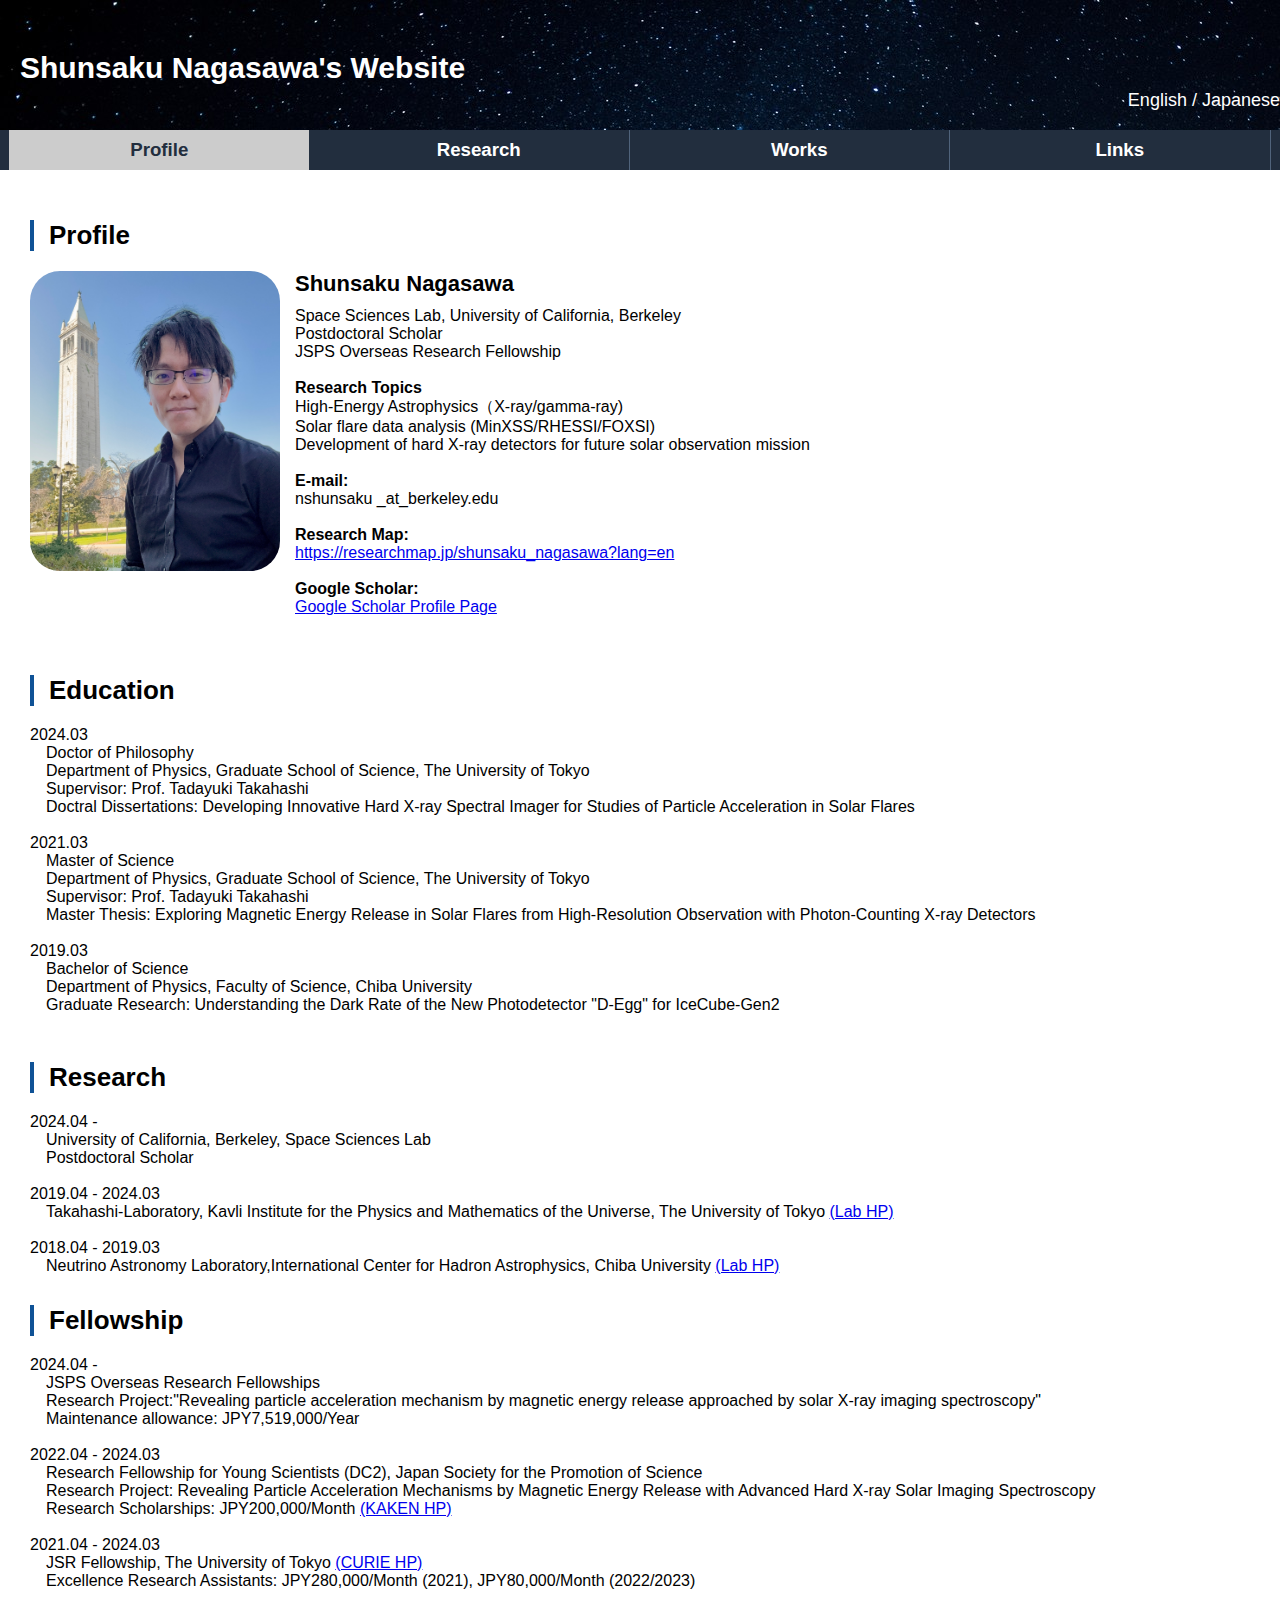
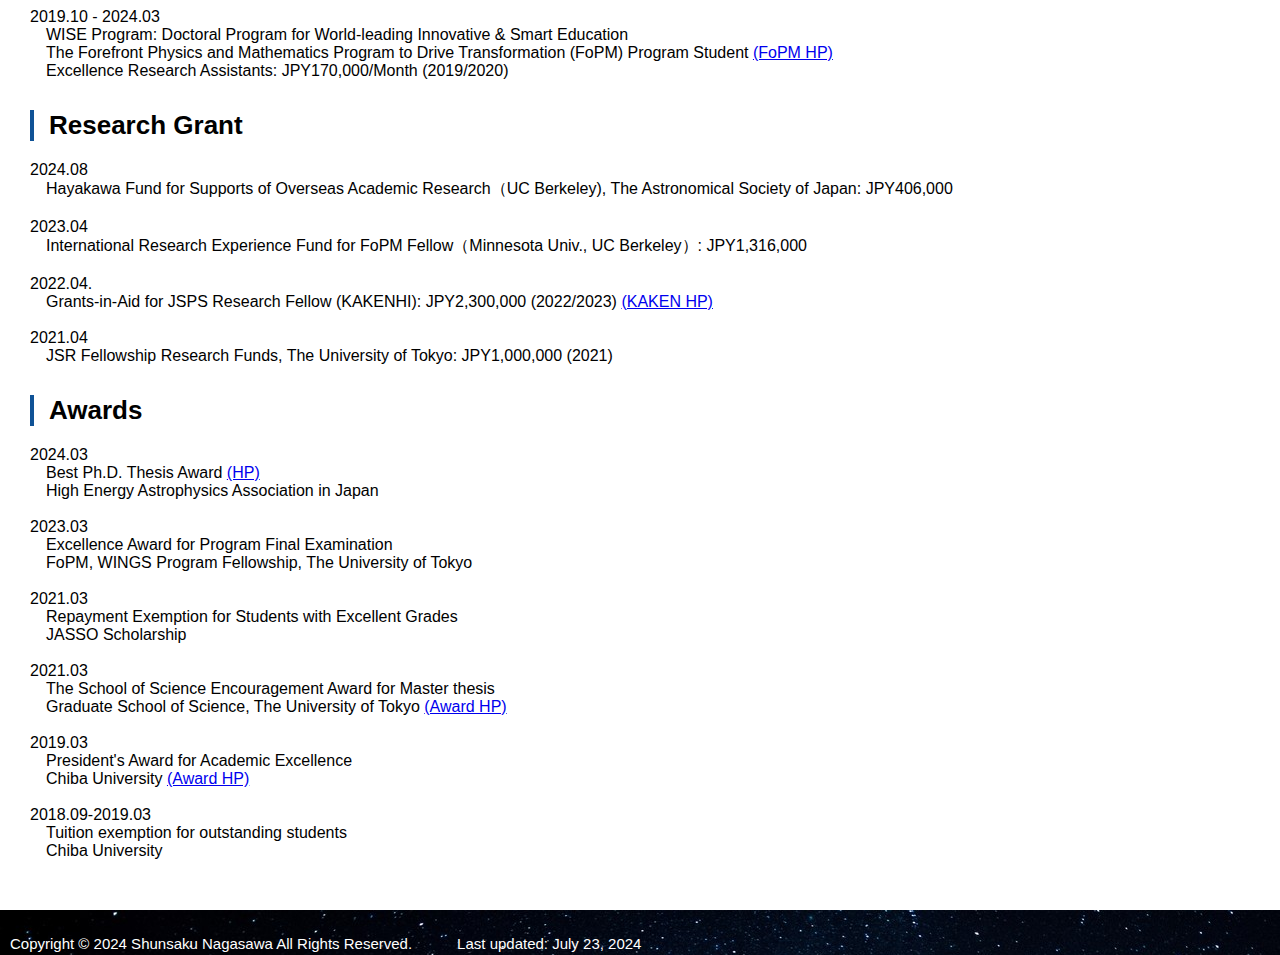
==== commit 576b47f7: "Update css" ====
--- a/en/index.html
+++ b/en/index.html
@@ -40,7 +40,9 @@
     <div class="content show">
       <h2>Profile</h2>
       <section>
+        <div class="box">
         <figure1><img src="../image/profile_picture.jpg" alt="Profile Picture" width="250" height="300"></figure1>
+        </div>
         <h3>Shunsaku Nagasawa</h3>
       <p>
         Space Sciences Lab, <br class="br-sp"/>University of California, Berkeley<br>
--- a/en/css/style.css
+++ b/en/css/style.css
@@ -1,34 +1,96 @@
 @charset "utf-8";
+
+/* ----- Global Reset & Base Styles ----- */
+* {
+  margin: 0;
+  padding: 0;
+}
+
+body {
+  width: 100%;
+  font-family: arial, sans-serif;
+}
 
 .noline {
   text-decoration: none;
   color: white;
 }
 
+.box img {
+  border-radius: 30px;
+}
+
+a:hover {
+  text-decoration: underline;
+}
+
+.bg {
+  color: white;
+  clear: both;
+}
+
+/* ----- figure2 & h7 ----- */
+figure2 {
+  float: center;
+  margin: 0% 0% 100% 0%;
+  width: 100%;
+}
+
+h7 {
+  float: center;
+  font-size: 18px;
+  line-height: 22px;
+  border-color: #e6e6e6;
+}
+
+/* ----- h6 ----- */
 h6 {
   padding-bottom: 7px;
   font-size: 18px;
   font-weight: 400;
   border-width: 0 0 1px 0;
   line-height: 20px;
-  margin-left: 0px;
-  /* border-style: solid; */
+  margin-left: 0;
   border-color: #e6e6e6;
 }
 
-
-
-
-a:hover {
-  text-decoration: underline;
-}
-
+/* ----- Tabs & Content Area (common) ----- */
+.tab-area {
+  display: flex;
+  justify-content: space-around;
+  background-color: #222e3e;
+  cursor: pointer;
+}
+
+.tab-area .tab {
+  font-size: 14pt;
+  width: 300px;
+  height: 40px;
+  line-height: 40px;
+  font-weight: 700;
+  text-align: center;
+  color: white;
+  border-right: 1px solid #50637b;
+  border-left: 1px solid #222e3e;
+}
+
+.tab-area .tab.active {
+  background-color: #ccc;
+  color: #222e3e;
+  border: none;
+}
+
+.content-area .content {
+  display: none;
+}
+
+/* Shown content differs in margin-top for each breakpoint */
+.content-area .content.show {
+  display: block;
+}
+
+/* ----- Media Query: PC (≥ 479px) ----- */
 @media screen and (min-width: 479px) {
-  * {
-    margin: 0;
-    padding: 0;
-  }
-
   .br-pc {
     display: block;
   }
@@ -40,7 +102,6 @@
   .tab-sp {
     display: none;
   }
-
 
   .htab {
     margin-left: 16px;
@@ -50,21 +111,14 @@
     padding-right: 10px;
     padding-left: 30px;
     padding-top: 5px;
-    padding-bottom: 0px;
-    line-height: 1.3
+    padding-bottom: 0;
+    line-height: 1.3;
   }
 
   ol li {
-    padding-top: 0px;
+    padding-top: 0;
     padding-bottom: 7px;
   }
-
-
-  body {
-    width: 100%;
-    font-family: arial, sans-serif;
-  }
-
 
   figure1 {
     float: left;
@@ -74,7 +128,6 @@
 
   h1 {
     height: auto;
-    /* margin: 20px 0 0 10px; */
     padding: 0;
     text-align: left;
     color: #000;
@@ -84,13 +137,8 @@
     line-height: 1.5;
   }
 
-  .bg {
-    color: white;
-    clear: both;
-  }
-
   h2 {
-    margin: 30px 0 20px 0;
+    margin: 30px 0 20px;
     padding: 0 0 0 15px;
     font-size: 26px;
     font-weight: bold;
@@ -102,8 +150,6 @@
   article {
     margin: 30px 100px 50px 0;
     padding: 0 0 0 30px;
-    line-height: 1.4 font-size: 22px;
-
   }
 
   h3 {
@@ -111,7 +157,6 @@
     font-size: 22px;
     font-weight: bold;
     border-width: 0 0 1px 0;
-    /* border-style: solid; */
     border-color: #e6e6e6;
   }
 
@@ -121,17 +166,13 @@
     font-weight: 400;
     border-width: 0 0 1px 0;
     line-height: 20px;
-    /* border-style: solid; */
     border-color: #e6e6e6;
   }
-
-
 
   footer {
     height: auto;
     background-image: url("../../image/star.jpg");
-    /* margin: 40px 40px 10px 10px; */
-    margin: 0px 0px 0px 0px;
+    margin: 0;
     padding: 0 0 0 10px;
     color: #000;
     font-size: 15px;
@@ -142,8 +183,7 @@
   header {
     height: 130px;
     background-image: url("../../image/star.jpg");
-    /* margin: 10px 40px 10px 10px; */
-    margin: 0px 0px 0px 0px;
+    margin: 0;
     padding: 0 0 0 20px;
     color: #000;
     font-size: 15px;
@@ -157,63 +197,14 @@
     color: white;
   }
 
-
-
-
-  .tab-area {
-    display: flex;
-    justify-content: space-around;
-    background-color: #222e3e;
-    cursor: pointer;
-  }
-
-
-  .tab-area .tab {
-    font-size: 14pt;
-    width: 300px;
-    height: 40px;
-    line-height: 40px;
-    font-weight: 700;
-    text-align: center;
-    color: white;
-    border-right: 1px solid #50637b;
-    border-left: 1px solid #222e3e;
-  }
-
-  .tab-area .tab.active {
-    background-color: #ccc;
-    color: #222e3e;
-    border: none;
-
-  }
-
-  .content-area .content {
-    display: none;
-  }
-
+  /* Margin-top for content area on large screens */
   .content-area .content.show {
     margin-top: 50px;
-    display: block;
-  }
-
-
-}
-
-
-
-
+  }
+}
+
+/* ----- Media Query: Mobile (≤ 479px) ----- */
 @media screen and (max-width: 479px) {
-
-  * {
-    margin: 0;
-    padding: 0;
-  }
-
-  body {
-    width: 100%;
-    font-family: arial, sans-serif;
-  }
-
   .br-pc {
     display: none;
   }
@@ -225,7 +216,6 @@
   .tab-sp {
     display: inline;
   }
-
 
   .htab {
     margin-left: 16px;
@@ -235,18 +225,14 @@
     padding-right: 5px;
     padding-left: 20px;
     padding-top: 5px;
-    padding-bottom: 0px;
-    line-height: 1.3
+    padding-bottom: 0;
+    line-height: 1.3;
   }
 
   ol li {
-    padding-top: 0px;
+    padding-top: 0;
     padding-bottom: 7px;
   }
-
-
-
-
 
   figure1 {
     float: left;
@@ -266,13 +252,8 @@
     line-height: 1.5;
   }
 
-  .bg {
-    color: white;
-    clear: both;
-  }
-
   h2 {
-    margin: 40px 0 10px 0;
+    margin: 40px 0 10px;
     padding: 0 0 0 15px;
     font-size: 26px;
     font-weight: bold;
@@ -284,7 +265,6 @@
   article {
     margin: 30px 0 50px 0;
     padding: 0 5% 0 5%;
-
   }
 
   h3 {
@@ -292,7 +272,6 @@
     font-size: 18px;
     font-weight: bold;
     border-width: 0 0 1px 0;
-    /* border-style: solid; */
     border-color: #e6e6e6;
   }
 
@@ -302,16 +281,13 @@
     font-weight: 400;
     border-width: 0 0 1px 0;
     line-height: 20px;
-    /* border-style: solid; */
     border-color: #e6e6e6;
   }
-
 
   footer {
     height: auto;
     background-image: url("../../image/star.jpg");
-    /* margin: 40px 40px 10px 10px; */
-    margin: 0px 0px 0px 0px;
+    margin: 0;
     padding: 0 5% 0 5%;
     color: #000;
     font-size: 13px;
@@ -322,7 +298,6 @@
   header {
     height: 150px;
     background-image: url("../../image/star.jpg");
-    /* margin: 10px 40px 10px 10px; */
     padding: 0 5% 10px 5%;
     color: #000;
     font-size: 15px;
@@ -333,70 +308,12 @@
   .bg_foot {
     background-repeat: no-repeat;
     background-size: 100% 350%;
-    margin: 0px 15px 0px 15px;
+    margin: 0 15px;
     color: white;
   }
 
-
-  .tab-area {
-    display: flex;
-    justify-content: space-around;
-    background-color: #222e3e;
-    cursor: pointer;
-  }
-
-
-  .tab-area .tab {
-    font-size: 14pt;
-    width: 300px;
-    height: 40px;
-    line-height: 40px;
-    font-weight: 700;
-    text-align: center;
-    color: white;
-    border-right: 1px solid #50637b;
-    border-left: 1px solid #222e3e;
-  }
-
-  .tab-area .tab.active {
-    background-color: #ccc;
-    color: #222e3e;
-    border: none;
-
-  }
-
-  .content-area .content {
-    display: none;
-  }
-
+  /* Margin-top for content area on mobile */
   .content-area .content.show {
     margin-top: 25px;
-    display: block;
-  }
-}
-
-
-
-
-
-figure2 {
-  float: center;
-  margin: 0% 0% 100% 0%;
-  ;
-  /* 「上」､「右」､「下」､「左」を指定 */
-  width: 100%;
-}
-
-h7 {
-  float: center;
-  /* padding-left: 30px; */
-  font-size: 18px;
-  line-height: 22px;
-  /* line-height: 20px; */
-  /* border-style: solid; */
-  border-color: #e6e6e6;
-}
-
-/* *{
-      outline: 2px red solid;
-  } */
+  }
+}
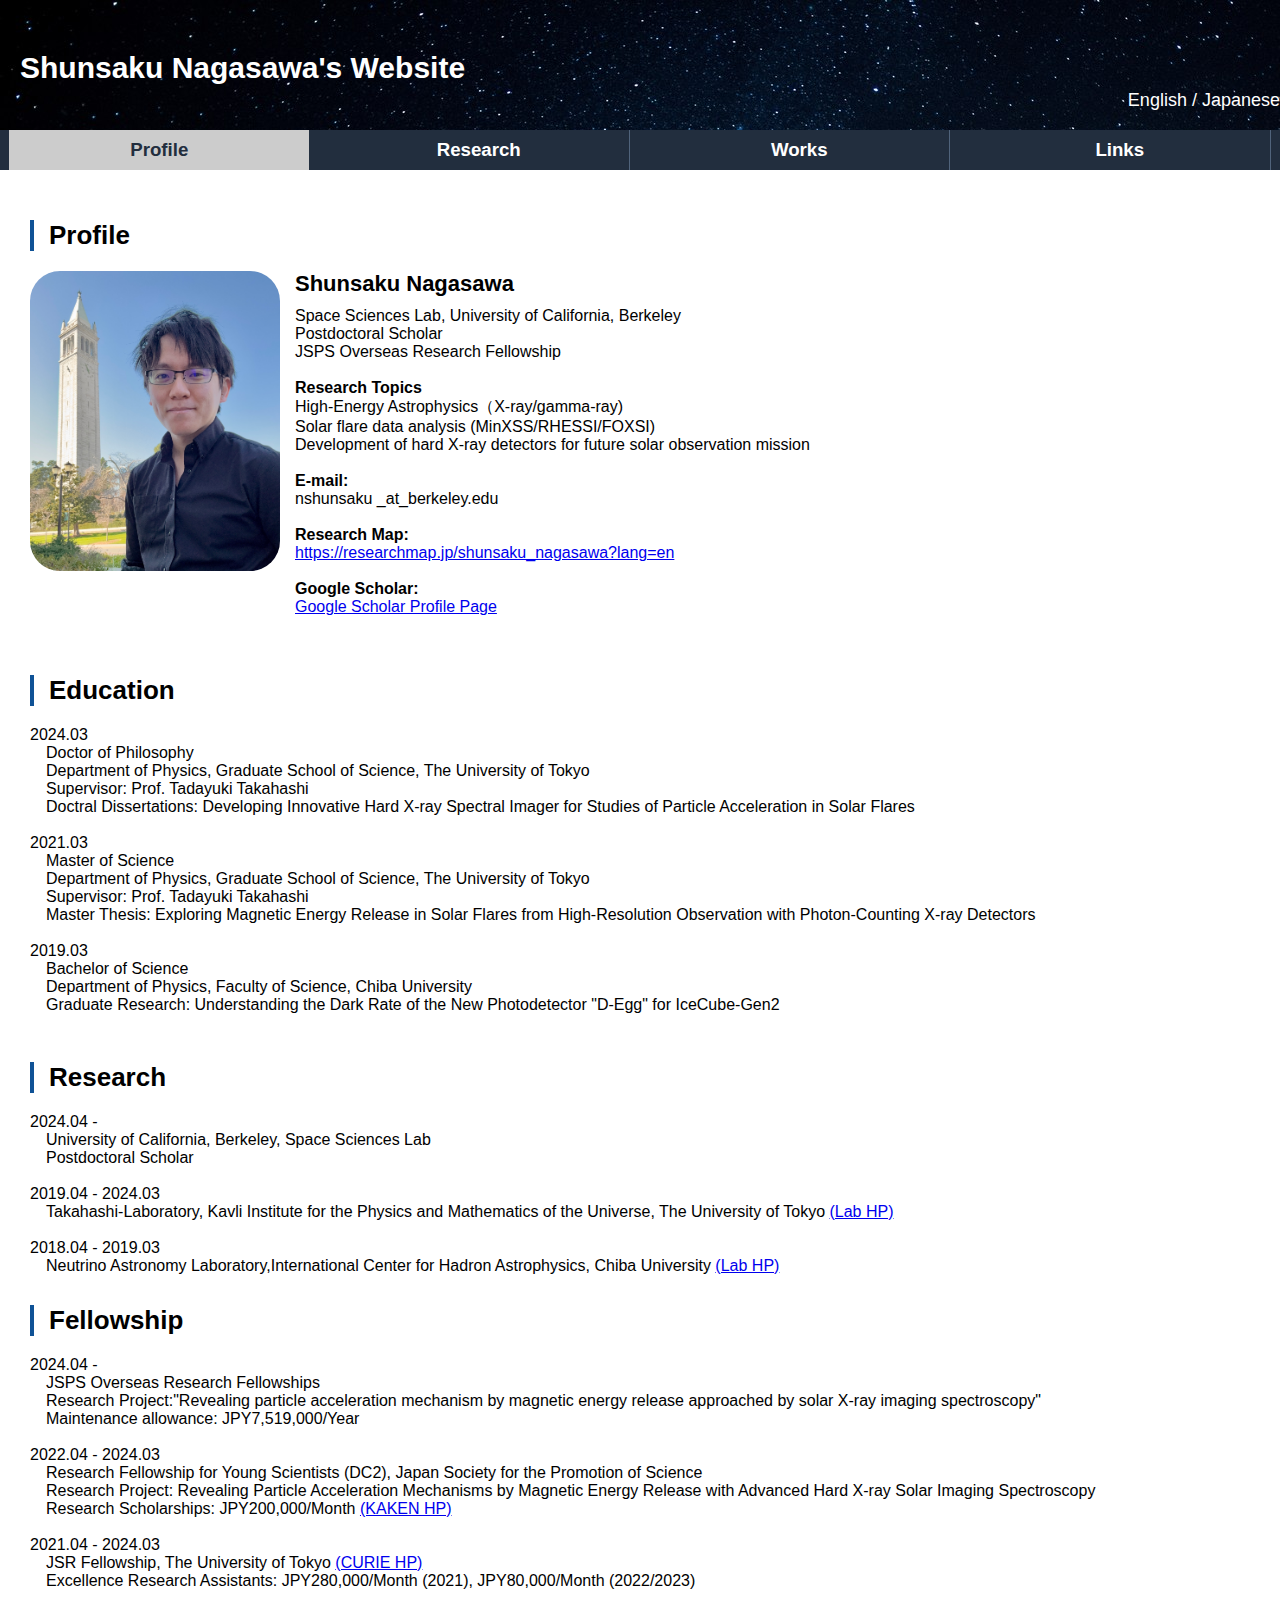
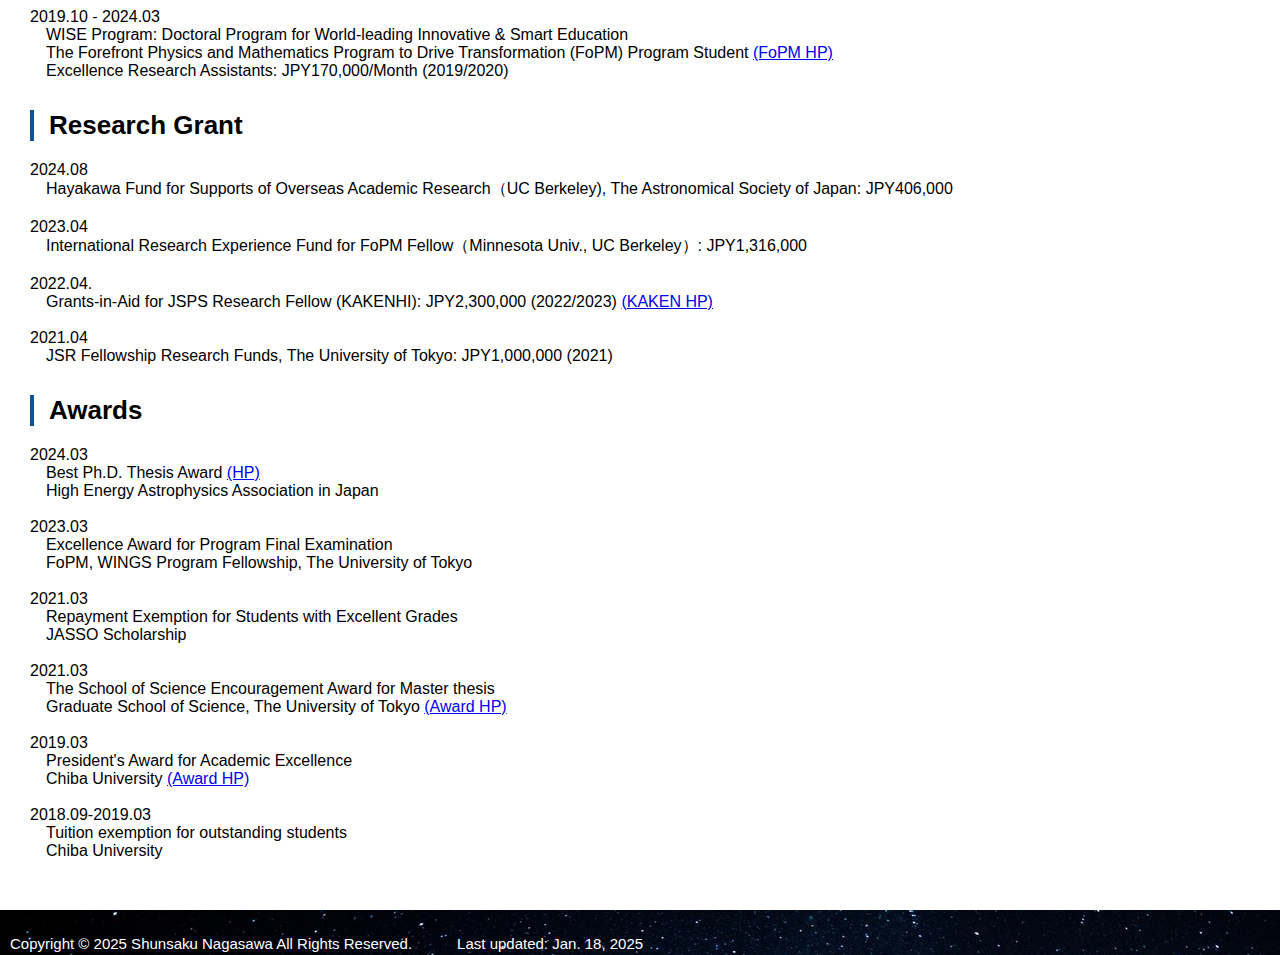
==== commit 56028086: "Update css" ====
--- a/en/index.html
+++ b/en/index.html
@@ -569,7 +569,7 @@
   <!-- </div> -->
 
   <footer class="bg">
-    <p><br>   Copyright ©︎ 2024 Shunsaku Nagasawa<br class="br-sp"/> All Rights Reserved.　　　Last updated: July 23, 2024<br></p>
+    <p><br>   Copyright ©︎ 2025 Shunsaku Nagasawa<br class="br-sp"/> All Rights Reserved.　　　Last updated: Jan. 18, 2025<br></p>
   </footer>
 </body>
 </html>
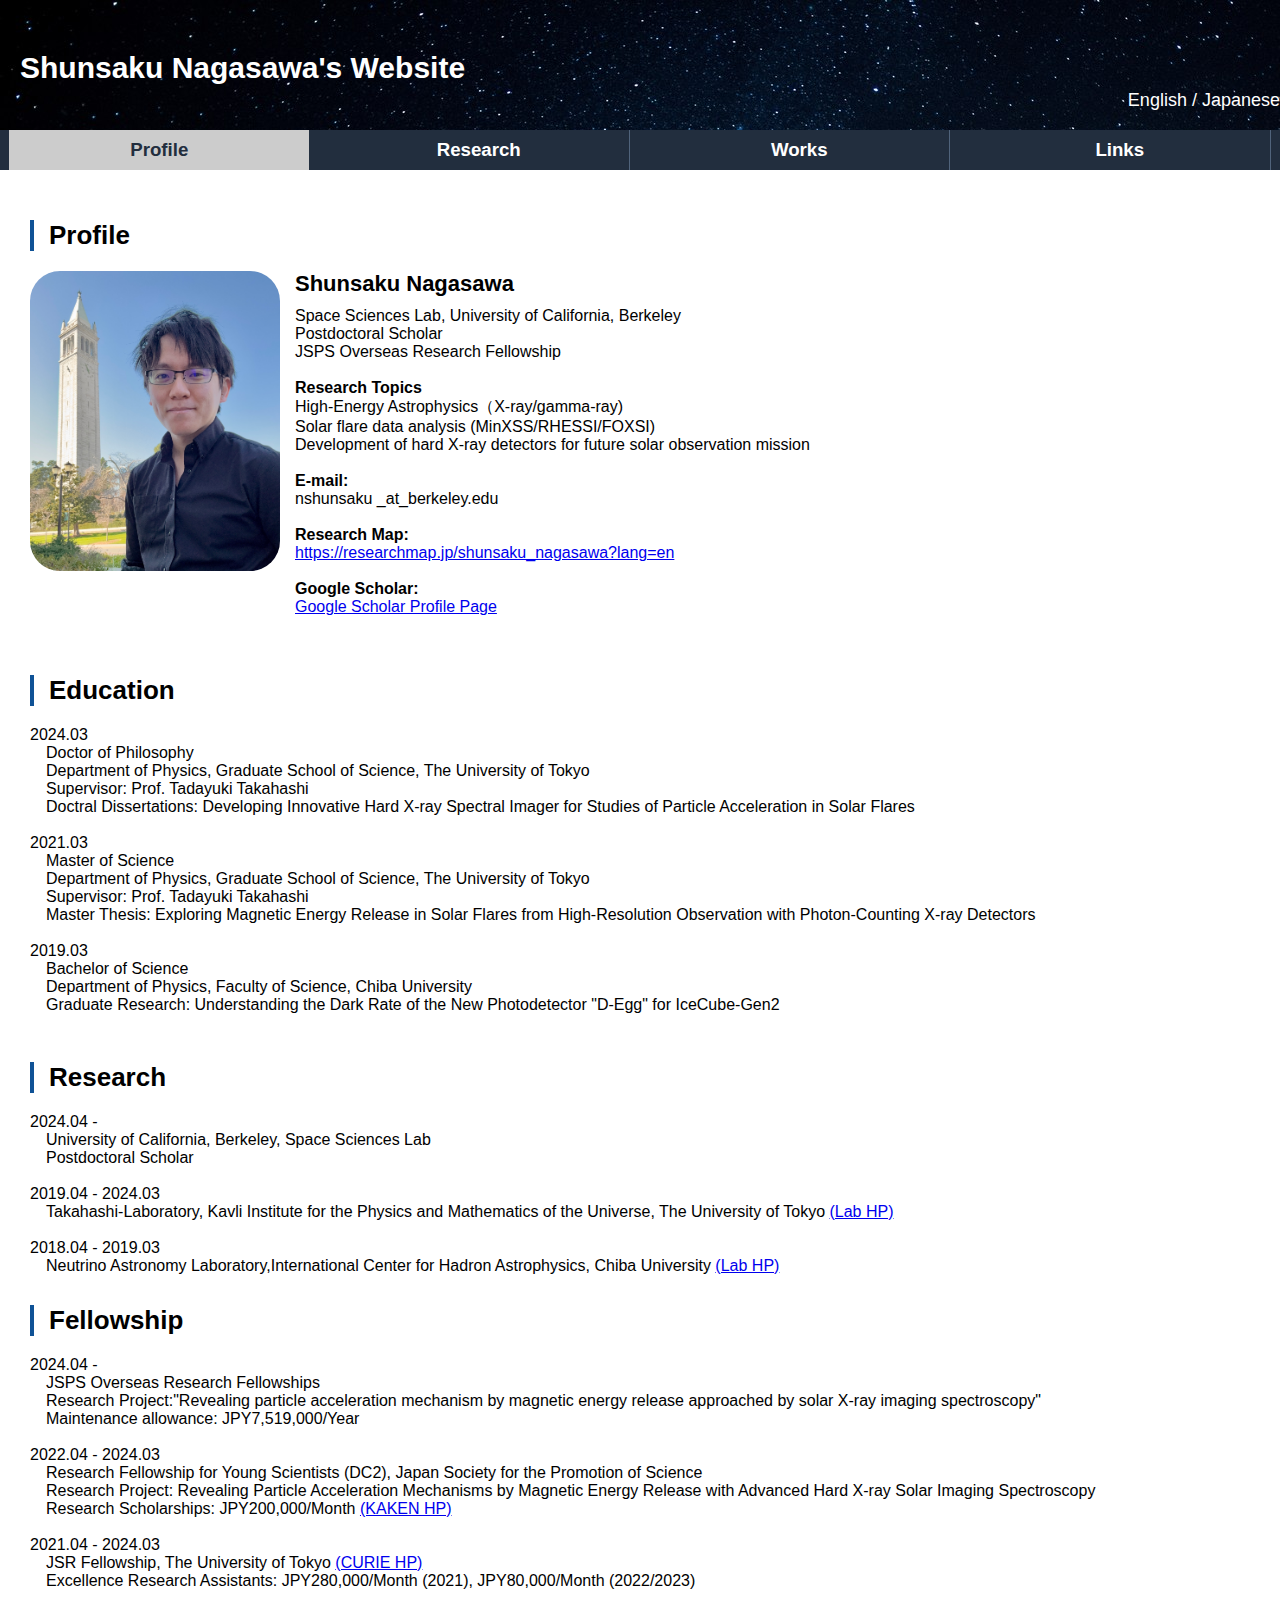
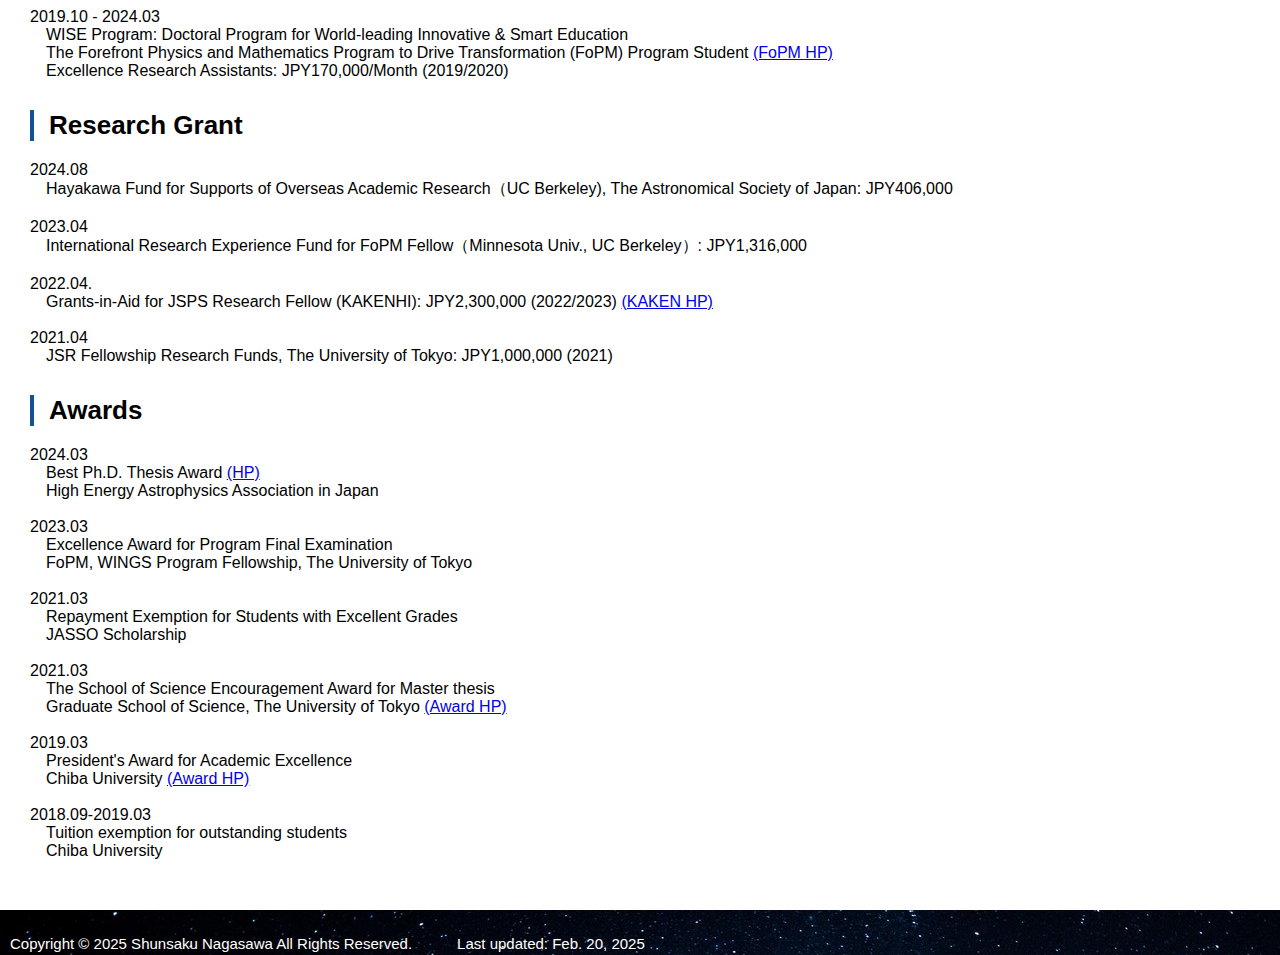
==== commit 6bc0a94e: "2025.02.20 Update presentation" ====
--- a/en/index.html
+++ b/en/index.html
@@ -211,6 +211,20 @@
        arXiv: <a href="https://arxiv.org/abs/2006.06174" target="_blank">https://arxiv.org/abs/2006.06174</a> <br>
        </li>
        <li>
+        H.Gulick, H.Yoneda, T.Takahashi, C.Chen, K.Nakazawa, <u>S.Nagasawa</u>, M.Ando, K.Okuma et al.<br>
+        "A study of afterglow signatures in NaI and CsI scintillator modules for the background and transient observer instrument on COSI"<br>
+        Nuclear Instruments and Methods in Physics Research Section B, Volume 561, 2025<br>
+        DOI: <a href="https://doi.org/10.1016/j.nimb.2025.165631" target="_blank">https://doi.org/10.1016/j.nimb.2025.165631</a> <br>
+        arXiv: <a href="https://doi.org/10.48550/arXiv.2501.16434" target="_blank">https://doi.org/10.48550/arXiv.2501.16434</a> <br>
+      </li>
+      <li>
+        N.Itoh, H.Allaire, T.Ikeda, <u>S.Nagasawa</u>, S.Okada, T.Takahashi et al.<br>
+        "The energy dependence of cluster size and its physical processes in the proton measurement with TimePix3 silicon detector"<br>
+        Nuclear Instruments and Methods in Physics Research Section A, Volume 1073, 2025<br>
+        DOI: <a href="https://doi.org/10.1016/j.nima.2025.170244" target="_blank">https://doi.org/10.1016/j.nima.2025.170244</a> <br>
+        arXiv: <a href="https://doi.org/10.48550/arXiv.2501.10964" target="_blank">https://doi.org/10.48550/arXiv.2501.10964</a> <br>
+      </li>
+       <li>
          T.Minami, M.Katsuragawa, <u>S.Nagasawa</u>, S.Takeda, S.Watanabe, Y.Tsuzuki, T.Takahashi<br>
          "2-mm-thick large-area CdTe double-sided strip detectors for high-resolution spectroscopic imaging of X-ray and gamma-ray with depth-of-interaction sensing"<br>
          Nuclear Instruments and Methods in Physics Research Section A, Volume 1059, 2024<br>
@@ -385,6 +399,10 @@
         </ol>
         <h4>Domestic conference in Japan (as a presenter only）</h4>
         <ol>
+          <li><u>長澤俊作</u>, FOXSI-4 Team<br>
+            "First Direct Focusing Hard X-ray Imaging of M-Class Solar Flare with FOXSI-4 Sounding Rocket Experiment"<br>
+            2024年度 太陽研究者連絡会シンポジウム, JAXA宇宙科学研究所+オンライン開催, 2025年2月<br>
+          </li>
           <li><u>長澤俊作</u>, 高橋忠幸, 中澤知洋, Hannah Gulick, Claire
             Chen, 他COSI/BTOチーム<br>
             "MeVガンマ線観測衛星COSI搭載BTO検出器の信号処理システムの開発"<br>
@@ -503,6 +521,20 @@
              4PMセミナー研究紹介, On-line participation, 2021年3月<br><br>
           </li>
         </ol>
+
+      <h2>Academic Activities</h2>
+      <section>
+      <ol>
+        <li>
+          Career Seminar: Research Life at UC Berkeley: Sensing the Dynamic Universe with Rockets and Satellites<br>FoPM 2nd International Symposium, Feb. 19, 2025
+          <br>
+        </li>
+        <li>
+          2020年度 第50回 天文・天体物理若手夏の学校 観測機器分科会 座長団団長<br>天文･天体物理若手の会, Aug. 24-27, 2020
+          <br>
+        </li>
+     </ol>
+
       <h2>Outreach</h2>
       <section>
       <h4>Publication</h4>
@@ -569,7 +601,7 @@
   <!-- </div> -->
 
   <footer class="bg">
-    <p><br>   Copyright ©︎ 2025 Shunsaku Nagasawa<br class="br-sp"/> All Rights Reserved.　　　Last updated: Jan. 18, 2025<br></p>
+    <p><br>   Copyright ©︎ 2025 Shunsaku Nagasawa<br class="br-sp"/> All Rights Reserved.　　　Last updated: Feb. 20, 2025<br></p>
   </footer>
 </body>
 </html>
